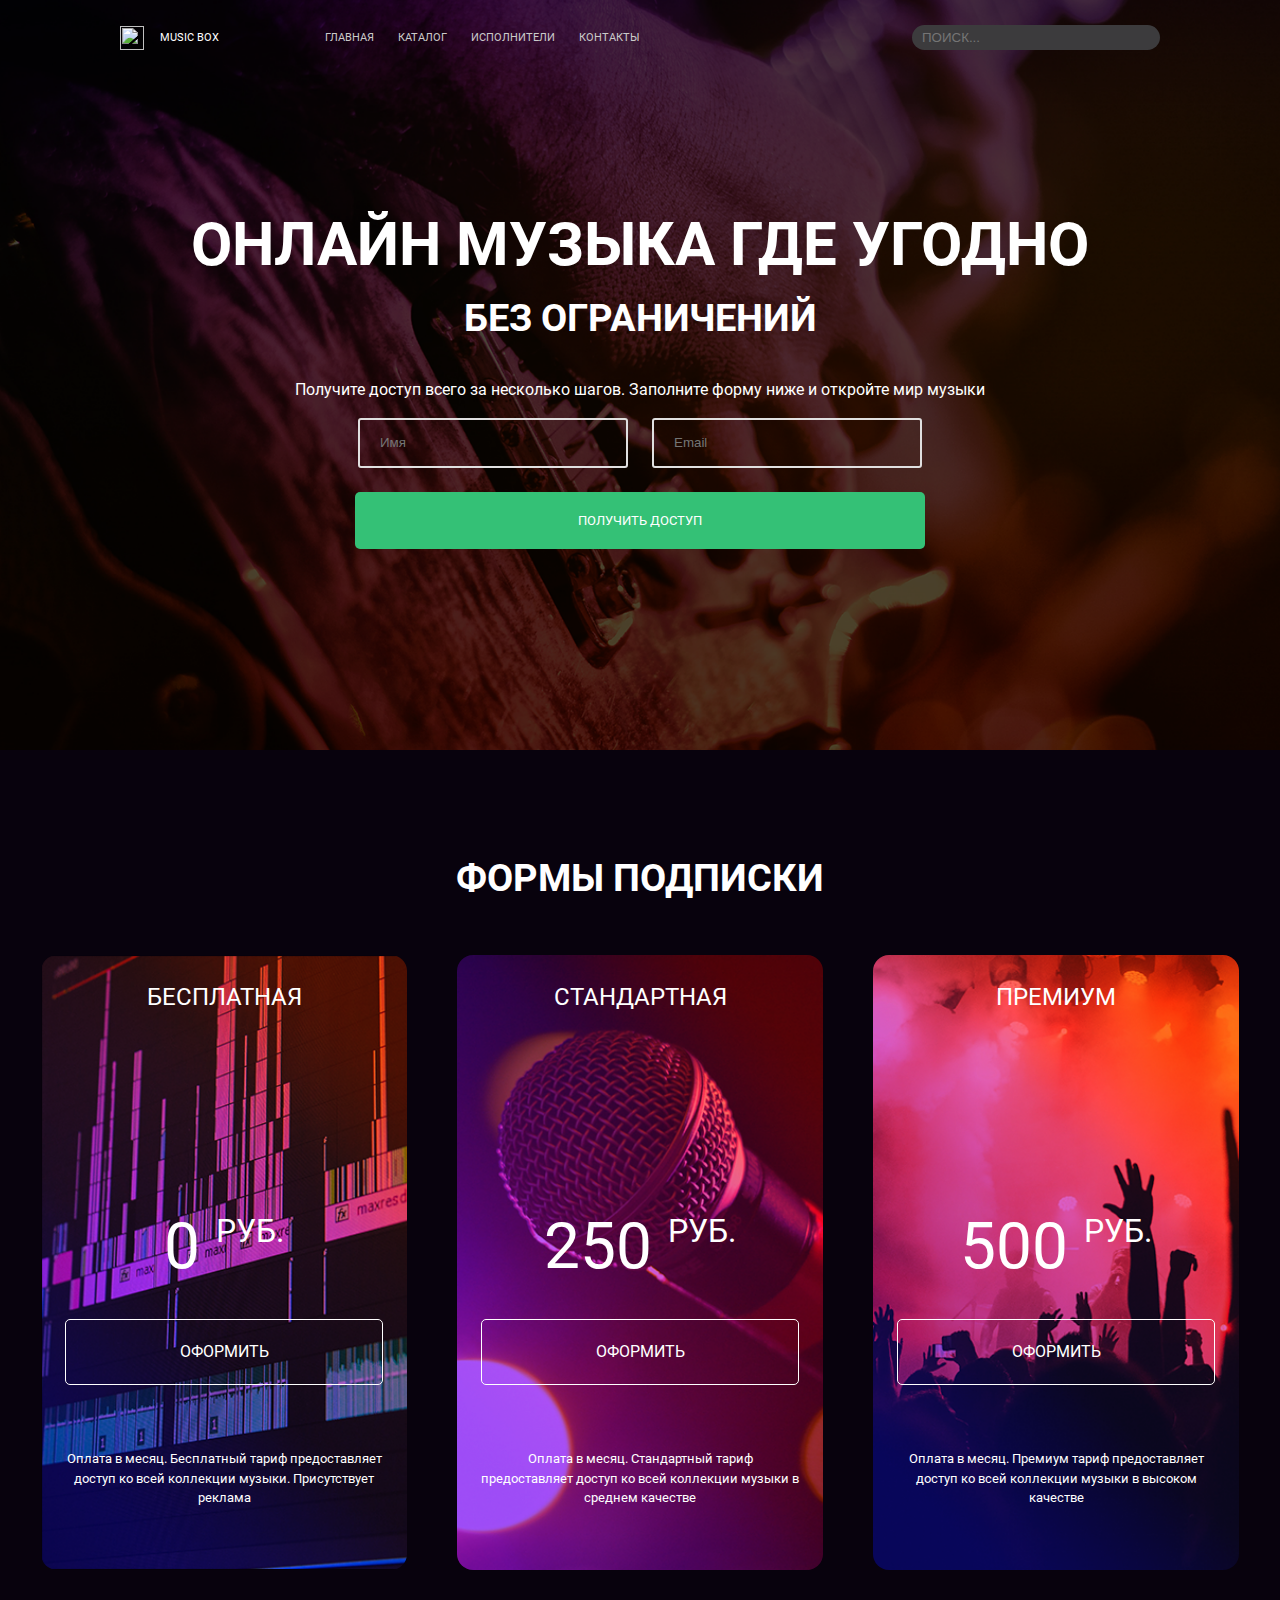
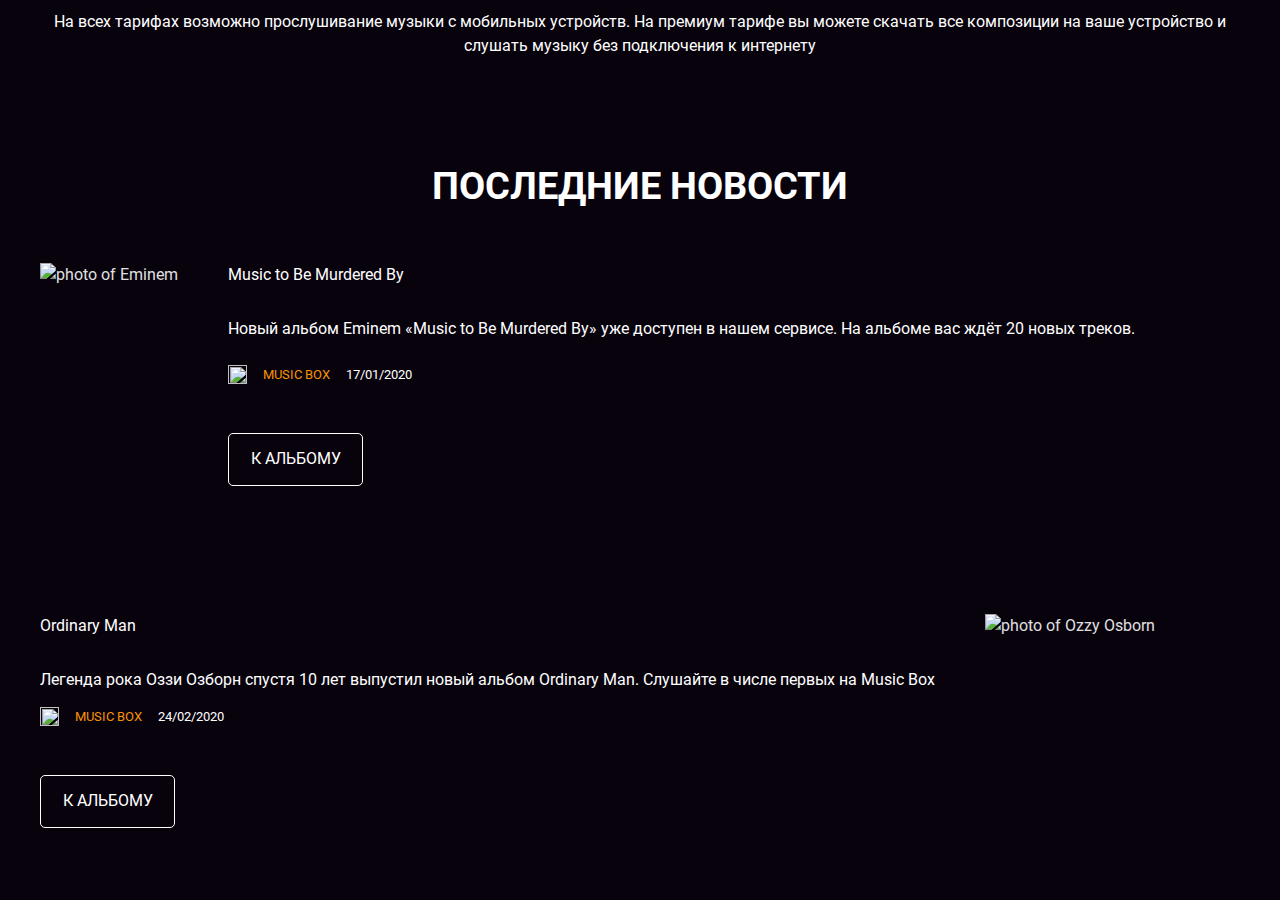
==== src/index.html @ ec66c6b7 "fix" ====
<!DOCTYPE html>
<html lang="en">
<head>
    <meta charset="UTF-8">
    <meta http-equiv="X-UA-Compatible" content="IE=edge">
    <meta name="viewport" content="width=device-width, initial-scale=1.0">
    <title>Портал «Music box» Ekaterina B</title>
    <link rel="stylesheet" href="css/app.css">
</head>
<body>
    <div class="banner" id="page-description">
        <header class="header">
            <div class="header-container">
              <div class="logo">
              <img class="img-logo" src="/images/logo.svg">
              <p class="text-logo white">music box</p>
              </div>
              <nav class="header-menu">
                  <a>главная</a>
                  <a>каталог</a>
                  <a>исполнители</a> 
                  <a>контакты</a>
              </nav>
            </div>
            <input class="header-search" placeholder="ПОИСК...">
        </header>
        <div class="banner-section">
            <div class="banner-text">
              <h1 class="p-center">онлайн музыка где угодно</h1>
              <h2>без ограничений</h2>
            </div>
            <form class="form">
                <p class="p-center">Получите доступ всего за несколько шагов. <span class="nowrap">Заполните форму ниже и откройте мир музыки</span></p>
                <div class="input-wrapper">
                  <label class="sr-only" for="name">Имя</label>
                  <input class="input" id="name" type="text" placeholder="Имя">

                  <label class="sr-only" for="email">Email</label>
                  <input class="input" id="email" type="text" placeholder="Email">
                </div>
                <button type="submit" class="btn-green"><p class="text-small uppercase">Получить доступ</p></button>
            </form>
        </div>   
    </div>

    <div class="pricing">
        <div class="pricing-wrapper" id="page-pricing">
          <h2 class="p-center mr-bot48">
              формы подписки
          </h2>
          <div class="pricing-items-wrapper">
            <div class="pricing-item img-1">
                <h3 class="pricing-header">бесплатная</h3>
                <div class="price">
                    <p class="text-size7 line-height1">0</p><p class="text-size3 line-height1">РУБ.</p>
                </div>
                <a class="btn btn-big link text-size1 uppercase mr-top40" href="#">Оформить</a>
                <p class="price-text text-small p-center mr-top64 mr-bot64">Оплата в месяц. Бесплатный тариф предоставляет доступ ко всей коллекции музыки. Присутствует реклама</p>
            </div>
            <div class="pricing-item img-2">
                <h3 class="pricing-header">cтандартная</h3>
                <div class="price">
                    <p class="text-size7 line-height1">250</p><p class="text-size3 line-height1">РУБ.</p>
                </div>
                <a class="btn btn-big link text-size1 uppercase mr-top40" href="#">Оформить</a>
                <p class="price-text text-small p-center mr-top64 mr-bot64">Оплата в месяц. Стандартный тариф предоставляет доступ ко всей коллекции музыки в среднем качестве</p>
            </div>
            <div class="pricing-item img-3">
                <h3 class="pricing-header">премиум</h3>
                <div class="price">
                    <p class="text-size7 line-height1">500</p><p class="text-size3 line-height1">РУБ.</p>
                </div>
                <a class="btn btn-big link text-size1 uppercase mr-top40" href="#">Оформить</a>
                <p class="price-text text-small p-center mr-top64 mr-bot64">Оплата в месяц. Премиум тариф предоставляет доступ ко всей коллекции музыки в высоком качестве</p>
            </div>
        </div>
        <p class="text-size1 p-center w-1200 mr-top40">На всех тарифах возможно прослушивание музыки с мобильных устройств. На премиум тарифе вы можете скачать все композиции на ваше устройство и слушать музыку без подключения к интернету</p>
        </div>
    </div>

    <div class="news">
        <div class="news-wrapper" id="page-news">
            <h2 class="p-center mr-bot48">последние новости</h2>
            <div class="news-item mr-bot65">
                <img class="img-news" src="../images/Music to Be Murdered By.png" alt="photo of Eminem">
                <div class="news-body">
                  <p class="news-header mr-bot30 mr-bot16-mob">Music to Be Murdered By</p>
                  <p class="mr-bot24">Новый альбом Eminem «Music to Be Murdered By» уже доступен в нашем сервисе. На альбоме вас ждёт 20 новых треков.</p>
                  <div class="news-author mr-bot48">
                    <img   class="icon-author-news" src="../images/avatar.png">
                    <p class="text-small uppercase orange">Music box</p>
                    <p class="text-small">17/01/2020</p>
                  </div>
                  <a class="btn btn-small btn-news-mob link text-size1 uppercase" href="#">К альбому</a>
                </div>
              </div>
              <div class="news-item reverse">
                <div class="news-body">
                  <p class="news-header mr-bot30 mr-bot16-mob ">Ordinary Man</p>
                  <p class="mr-bot15">Легенда рока Оззи Озборн спустя 10 лет выпустил новый альбом Ordinary Man. Слушайте в числе первых на Music Box</p>
                  <div class="news-author mr-bot48">
                    <img   class="icon-author-news" src="../images/avatar.png">
                    <p class="text-small uppercase orange">Music box</p>
                    <p class="text-small">24/02/2020</p>
                  </div>
                  <a class="btn btn-small btn-news-mob link text-size1 uppercase" href="#">К альбому</a>
                </div>
                <img class="img-news" src="../images/Ordinary Man.png" alt="photo of Ozzy Osborn">
              </div>
        </div>

    </div>
</body>
</html>
---- src/css/app.css ----
@font-face {
  font-weight: 400;
  font-family: Roboto;
  src: url("../fonts/Roboto/Roboto-Regular.ttf");
}
@font-face {
  font-weight: 700;
  font-family: Roboto;
  src: url("../fonts/Roboto/Roboto-Bold.ttf");
}
body {
  font-family: Roboto;
  line-height: 1.5;
  margin: 0;
  color: #e0e0e0;
  background-color: #08020d;
}

p {
  font-family: Roboto;
  font-weight: 400;
  font-size: 16px;
  margin: 0;
  color: #fff;
}

h1 {
  font-family: Roboto;
  font-size: 60px;
  font-weight: 700;
  margin: 0;
  text-transform: uppercase;
  color: #fff;
}

h2 {
  font-family: Roboto;
  font-size: 38px;
  font-weight: 700;
  margin: 0;
  text-transform: uppercase;
  color: #fff;
}

h3 {
  font-family: Roboto;
  font-size: 24px;
  font-weight: 400;
  margin: 0;
  text-transform: uppercase;
  color: #fff;
}

.sr-only {
  position: absolute;
  width: 1px;
  height: 1px;
  padding: 0;
  overflow: hidden;
  white-space: nowrap;
  border: 0;
}

.btn {
  display: -webkit-box;
  display: -ms-flexbox;
  display: flex;
  -webkit-box-align: center;
      -ms-flex-align: center;
          align-items: center;
  -webkit-box-pack: center;
      -ms-flex-pack: center;
          justify-content: center;
  -webkit-box-sizing: border-box;
          box-sizing: border-box;
  border: 1px solid #fff;
  border-radius: 5px;
}

.btn-big {
  width: 318px;
  height: 66px;
}

.btn-small {
  width: 135px;
  height: 53px;
}

.link {
  color: #fff;
  text-decoration: none;
}

@media (max-width: 414px) {
  .body {
    width: 414px;
  }
  h1 {
    font-size: 30px;
    font-weight: 700;
    text-transform: uppercase;
  }
  h2 {
    font-size: 18px;
    font-weight: 700;
    text-transform: uppercase;
  }
  h3 {
    font-weight: 700;
    font-size: 16px;
    text-transform: uppercase;
  }
}
.p-center {
  text-align: center;
}

.text-size7 {
  font-size: 64px;
}

.text-size6 {
  font-size: 56px;
}

.text-size5 {
  font-size: 48px;
}

.text-size4 {
  font-size: 40px;
}

.text-size3 {
  font-size: 32px;
}

.text-size2 {
  font-size: 24px;
}

.text-size1 {
  font-size: 16px;
}

.text-small {
  font-size: 13px;
}

.line-height1 {
  line-height: 1em;
}

.bold {
  font-weight: bold;
}

.uppercase {
  text-transform: uppercase;
}

.capitalize {
  text-transform: capitalize;
}

.white {
  color: #fff;
}

.nowrap {
  white-space: nowrap;
}

.mr-top40 {
  margin-top: 40px;
}

.mr-bot65 {
  margin-bottom: 65px;
}

.mr-bot64 {
  margin-bottom: 64px;
}

.mr-bot48 {
  margin-bottom: 48px;
}

.mr-bot30 {
  margin-bottom: 30px;
}

.mr-bot24 {
  margin-bottom: 24px;
}

.mr-bot15 {
  margin-bottom: 15px;
}

.mr-top64 {
  margin-top: 64px;
}

.w-1200 {
  width: 1200px;
}

.orange {
  color: #f89202;
}

.header {
  display: -webkit-box;
  display: -ms-flexbox;
  display: flex;
  -webkit-box-align: center;
      -ms-flex-align: center;
          align-items: center;
  -webkit-box-pack: justify;
      -ms-flex-pack: justify;
          justify-content: space-between;
  height: 25px;
  padding: 25px 120px;
  font-size: 11px;
}

.header-container {
  display: -webkit-box;
  display: -ms-flexbox;
  display: flex;
  -webkit-box-align: center;
      -ms-flex-align: center;
          align-items: center;
  gap: 16px;
  font-size: 11px;
  line-height: 13px;
  text-transform: uppercase;
}

.logo {
  display: -webkit-box;
  display: -ms-flexbox;
  display: flex;
  -webkit-box-align: center;
      -ms-flex-align: center;
          align-items: center;
  gap: 16px;
  color: #fff;
}

.img-logo {
  height: 24px;
  width: 24px;
  border: none;
}

.text-logo {
  font-size: 11px;
  text-transform: uppercase;
}

.header-menu {
  display: -webkit-box;
  display: -ms-flexbox;
  display: flex;
  gap: 24px;
  padding-left: 90px;
}

.header-search {
  width: 248px;
  height: 25px;
  padding: 5px 10px;
  background-color: #3c3b3d;
  color: #757575;
  border-radius: 50px;
  -webkit-box-sizing: border-box;
          box-sizing: border-box;
  border: none;
}

nav a {
  text-decoration: none;
  color: #cacaca;
}

nav a:hover {
  color: #fff;
}

@media (max-width: 414px) {
  .header {
    width: -webkit-fit-content;
    width: -moz-fit-content;
    width: fit-content;
    height: -webkit-fit-content;
    height: -moz-fit-content;
    height: fit-content;
    padding: 25px 20px 0;
    -webkit-box-orient: vertical;
    -webkit-box-direction: normal;
        -ms-flex-direction: column;
            flex-direction: column;
    -webkit-box-align: start;
        -ms-flex-align: start;
            align-items: flex-start;
    gap: 18px;
  }
  .header-container {
    -webkit-box-orient: vertical;
    -webkit-box-direction: normal;
        -ms-flex-direction: column;
            flex-direction: column;
    -webkit-box-align: start;
        -ms-flex-align: start;
            align-items: flex-start;
    gap: 17px;
  }
  .header-menu {
    -webkit-box-orient: vertical;
    -webkit-box-direction: normal;
        -ms-flex-direction: column;
            flex-direction: column;
    gap: 3px;
    padding-left: 0;
  }
  .header-search {
    width: 374px;
  }
}
.banner {
  width: 100%;
  height: 750px;
  background-image: url("../images/banner.png");
  background-position: center;
  background-size: cover;
}

.banner-section {
  padding: 125px 120px 200px;
}

.banner-text {
  display: -webkit-box;
  display: -ms-flexbox;
  display: flex;
  -webkit-box-orient: vertical;
  -webkit-box-direction: normal;
      -ms-flex-direction: column;
          flex-direction: column;
  -webkit-box-align: center;
      -ms-flex-align: center;
          align-items: center;
}

.form {
  display: -webkit-box;
  display: -ms-flexbox;
  display: flex;
  -webkit-box-orient: vertical;
  -webkit-box-direction: normal;
      -ms-flex-direction: column;
          flex-direction: column;
  -webkit-box-align: center;
      -ms-flex-align: center;
          align-items: center;
  margin-top: 31px;
}

.input {
  min-width: 270px;
  height: 50px;
  -webkit-box-sizing: border-box;
          box-sizing: border-box;
  padding: 16px 20px 18px;
  margin-bottom: 24px;
  border: 2px solid #e0e0e0;
  border-radius: 3px;
  background: transparent;
}

.input-wrapper {
  display: -webkit-box;
  display: -ms-flexbox;
  display: flex;
  -webkit-box-pack: center;
      -ms-flex-pack: center;
          justify-content: center;
  gap: 24px;
  padding-top: 16px;
}

.btn-green {
  width: 570px;
  height: 57px;
  border: none;
  border-radius: 5px;
  background-color: #34c176;
}

@media (max-width: 414px) {
  .banner {
    height: 100%;
  }
  .banner-section {
    padding: 78px 20px 201px;
  }
  .form {
    display: -webkit-box;
    display: -ms-flexbox;
    display: flex;
    margin-top: 16px;
  }
  .input-wrapper {
    -webkit-box-orient: vertical;
    -webkit-box-direction: normal;
        -ms-flex-direction: column;
            flex-direction: column;
    gap: 0;
  }
  .input {
    width: 374px;
  }
  .btn-green {
    width: 374px;
  }
}
.pricing {
  display: -webkit-box;
  display: -ms-flexbox;
  display: flex;
  -webkit-box-orient: vertical;
  -webkit-box-direction: normal;
      -ms-flex-direction: column;
          flex-direction: column;
  -webkit-box-align: center;
      -ms-flex-align: center;
          align-items: center;
  -webkit-box-sizing: border-box;
          box-sizing: border-box;
  width: 100%;
}

.pricing-wrapper {
  max-width: 1240px;
  display: -webkit-box;
  display: -ms-flexbox;
  display: flex;
  -webkit-box-orient: vertical;
  -webkit-box-direction: normal;
      -ms-flex-direction: column;
          flex-direction: column;
  -webkit-box-align: center;
      -ms-flex-align: center;
          align-items: center;
  -webkit-box-sizing: border-box;
          box-sizing: border-box;
  padding-top: 100px;
  padding-right: 20px;
  padding-left: 20px;
}

.pricing-items-wrapper {
  max-width: 1200px;
  display: -webkit-box;
  display: -ms-flexbox;
  display: flex;
  gap: 50px;
}

.pricing-item {
  width: 366px;
  display: -webkit-box;
  display: -ms-flexbox;
  display: flex;
  -webkit-box-orient: vertical;
  -webkit-box-direction: normal;
      -ms-flex-direction: column;
          flex-direction: column;
  -webkit-box-align: center;
      -ms-flex-align: center;
          align-items: center;
  -webkit-box-sizing: border-box;
          box-sizing: border-box;
  border-radius: 1rem;
}

.pricing-header {
  margin-top: 24px;
}

.price {
  display: -webkit-box;
  display: -ms-flexbox;
  display: flex;
  -webkit-box-align: start;
      -ms-flex-align: start;
          align-items: flex-start;
  margin-top: 200px;
  gap: 16px;
}

.price-text {
  height: 57px;
  width: 318px;
}

.img-1 {
  background-image: url("../images/subscribe_1.png");
  background-repeat: no-repeat;
  background-size: cover;
}

.img-2 {
  background-image: url("../images/subscribe_2.png");
  background-repeat: no-repeat;
  background-size: cover;
}

.img-3 {
  background-image: url("../images/subscribe_3.png");
  background-repeat: no-repeat;
  background-size: cover;
}

@media (max-width: 414px) {
  .pricing {
    width: 414px;
    height: 2220px;
  }
  .pricing-items-wrapper {
    -webkit-box-orient: vertical;
    -webkit-box-direction: normal;
        -ms-flex-direction: column;
            flex-direction: column;
  }
  .pricing-wrapper {
    width: 414px;
  }
  .w-1200 {
    width: 374px;
  }
  .pricing-item {
    width: 374px;
    padding: 0;
  }
  .pricing-header {
    margin-top: 16px;
  }
  .btn {
    width: 326px;
  }
  .price-text {
    width: 324px;
  }
}
.news {
  width: 100%;
  display: -webkit-box;
  display: -ms-flexbox;
  display: flex;
  -webkit-box-orient: vertical;
  -webkit-box-direction: normal;
      -ms-flex-direction: column;
          flex-direction: column;
  -webkit-box-align: center;
      -ms-flex-align: center;
          align-items: center;
}

.news-wrapper {
  display: -webkit-box;
  display: -ms-flexbox;
  display: flex;
  -webkit-box-orient: vertical;
  -webkit-box-direction: normal;
      -ms-flex-direction: column;
          flex-direction: column;
  width: 1200px;
  padding: 100px 20px 0;
}

.news-item {
  width: 1200px;
  height: 286px;
  display: -webkit-box;
  display: -ms-flexbox;
  display: flex;
  gap: 50px;
}

.news-body {
  display: -webkit-box;
  display: -ms-flexbox;
  display: flex;
  -webkit-box-orient: vertical;
  -webkit-box-direction: normal;
      -ms-flex-direction: column;
          flex-direction: column;
}

.news-author {
  display: -webkit-box;
  display: -ms-flexbox;
  display: flex;
  gap: 16px;
}

.img-news {
  max-width: 575px;
}

.icon-author-news {
  width: 19px;
  height: 19px;
}

@media (max-width: 414px) {
  .news-wrapper {
    width: 100%;
    -webkit-box-sizing: border-box;
            box-sizing: border-box;
    padding-right: 20px;
    padding-left: 20px;
  }
  .news-item {
    -ms-flex-wrap: wrap;
        flex-wrap: wrap;
    width: 100%;
    height: 100%;
  }
  .reverse {
    -webkit-box-orient: vertical;
    -webkit-box-direction: reverse;
        -ms-flex-direction: column-reverse;
            flex-direction: column-reverse;
  }
  .img-news {
    width: 374px;
    height: 186px;
  }
  .mr-bot16-mob {
    margin-bottom: 16px;
  }
  .btn-news-mob {
    width: 135px;
  }
}
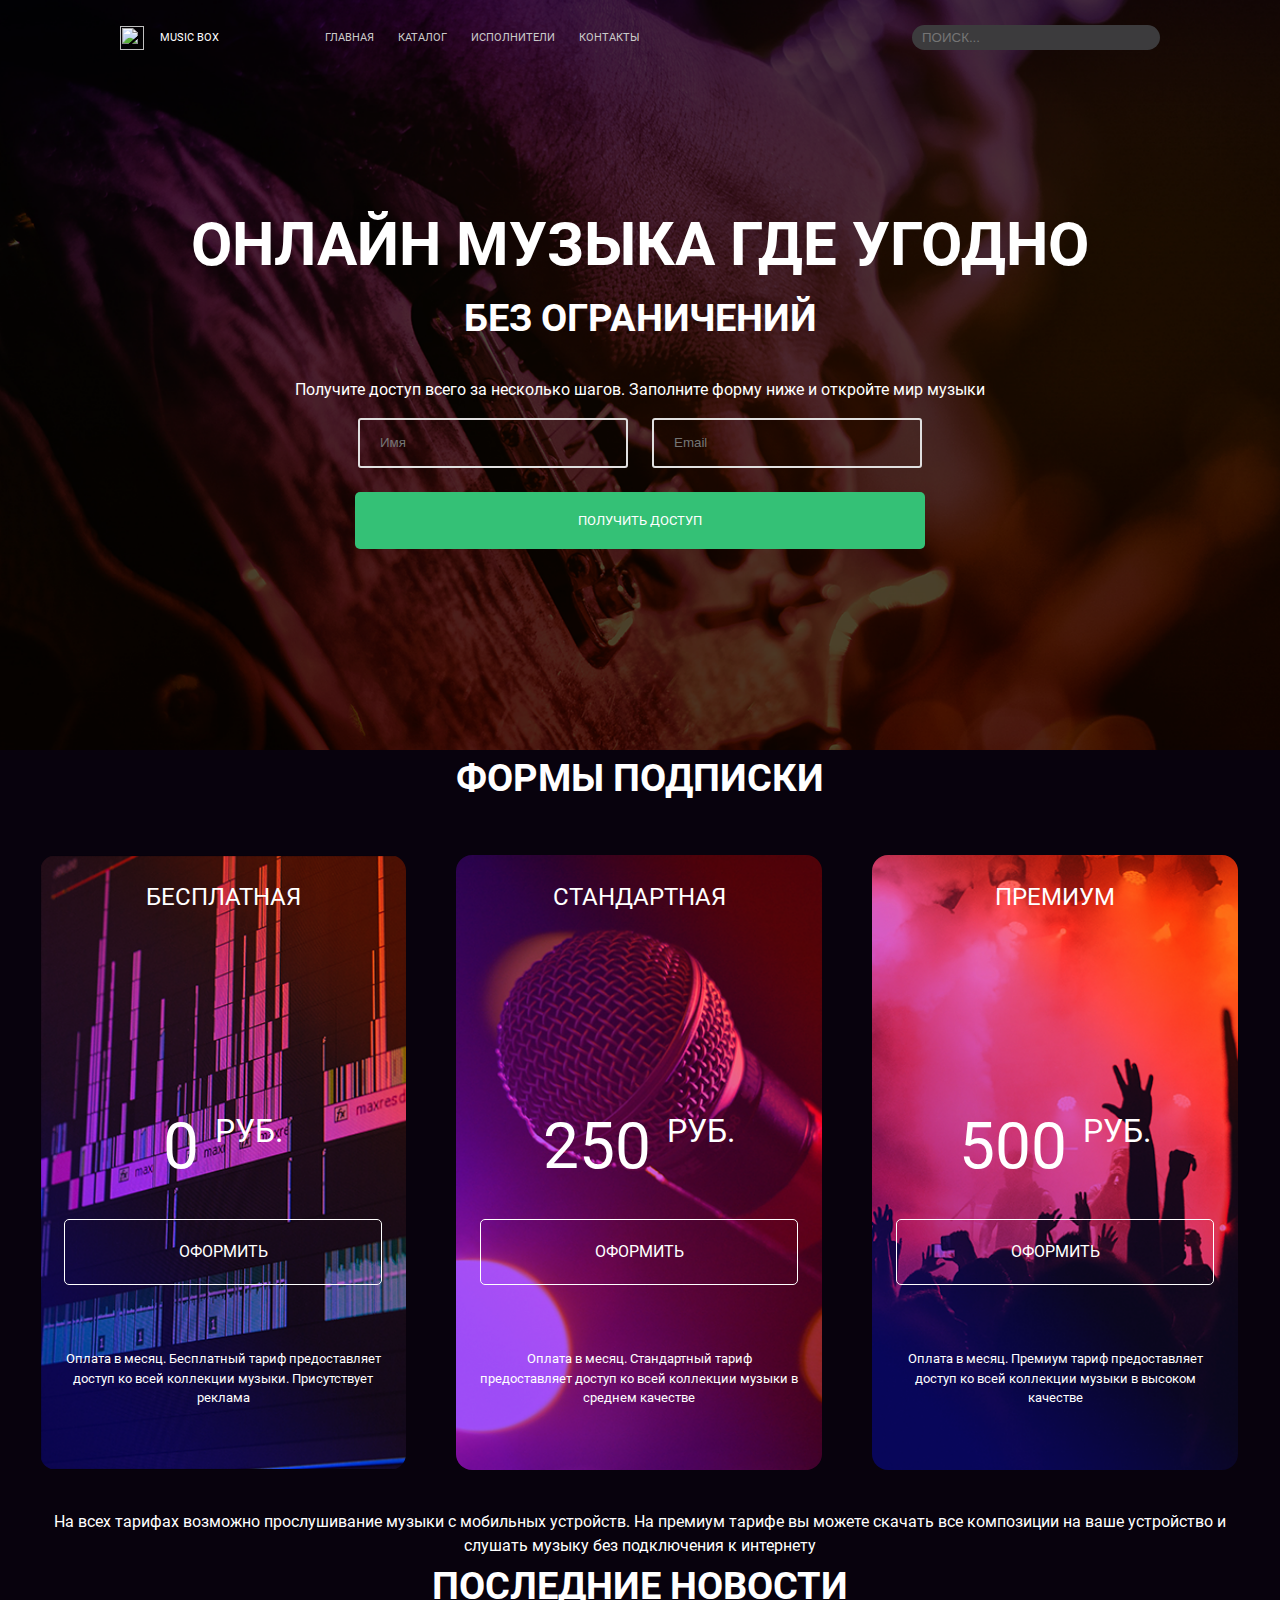
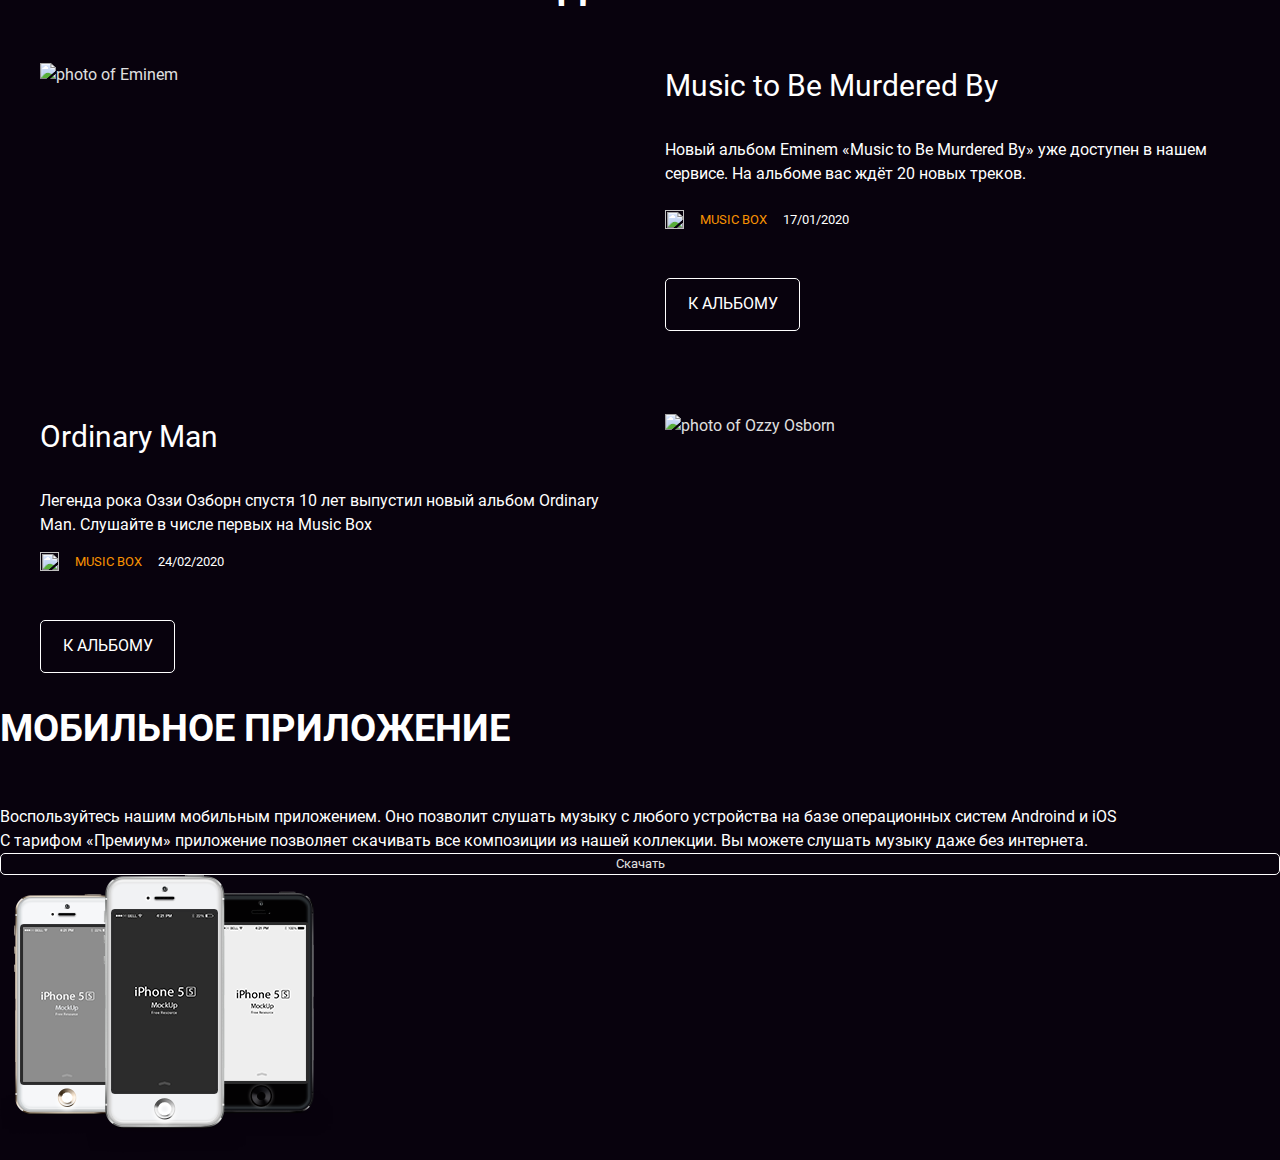
==== commit feb61a2e: "add app page desktop" ====
--- a/src/index.html
+++ b/src/index.html
@@ -44,7 +44,7 @@
     </div>
 
     <div class="pricing">
-        <div class="pricing-wrapper" id="page-pricing">
+        <div class="wrapper" id="page-pricing">
           <h2 class="p-center mr-bot48">
               формы подписки
           </h2>
@@ -79,7 +79,7 @@
     </div>
 
     <div class="news">
-        <div class="news-wrapper" id="page-news">
+        <div class="wrapper" id="page-news">
             <h2 class="p-center mr-bot48">последние новости</h2>
             <div class="news-item mr-bot65">
                 <img class="img-news" src="../images/Music to Be Murdered By.png" alt="photo of Eminem">
@@ -108,6 +108,22 @@
                 <img class="img-news" src="../images/Ordinary Man.png" alt="photo of Ozzy Osborn">
               </div>
         </div>
+    </div>
+
+    <div class="app">
+        <div class="wrapper" id="page-app">
+            <h2 class="mr-bot48">Мобильное приложение</h2>
+            <div class="app-content mr-bot100">
+                <div class="app-body mr-top16">
+                    <p class="dark-grey">Воспользуйтесь нашим мобильным приложением. Оно позволит слушать музыку с любого устройства на базе операционных систем Androind и iOS</p>
+
+                    <p class="mr-top16 dark-grey">С тарифом «Премиум» приложение позволяет скачивать все композиции из нашей коллекции. Вы можете слушать музыку даже без интернета.</p>
+                    <a class="btn btn-app text-small mr-top16">Скачать</a>
+                </div>
+                <img class="img-app" src="../src/images/iphone.png" alt="iphones">
+            </div>
+
+        </div>
 
     </div>
 </body>
--- a/src/css/app.css
+++ b/src/css/app.css
@@ -575,11 +575,13 @@
   display: -webkit-box;
   display: -ms-flexbox;
   display: flex;
-  -webkit-box-orient: vertical;
-  -webkit-box-direction: normal;
-      -ms-flex-direction: column;
-          flex-direction: column;
-  width: 1200px;
+  -webkit-box-sizing: border-box;
+          box-sizing: border-box;
+  -webkit-box-orient: vertical;
+  -webkit-box-direction: normal;
+      -ms-flex-direction: column;
+          flex-direction: column;
+  width: 1240px;
   padding: 100px 20px 0;
 }
 
@@ -593,13 +595,18 @@
 }
 
 .news-body {
-  display: -webkit-box;
-  display: -ms-flexbox;
-  display: flex;
-  -webkit-box-orient: vertical;
-  -webkit-box-direction: normal;
-      -ms-flex-direction: column;
-          flex-direction: column;
+  width: 575px;
+  display: -webkit-box;
+  display: -ms-flexbox;
+  display: flex;
+  -webkit-box-orient: vertical;
+  -webkit-box-direction: normal;
+      -ms-flex-direction: column;
+          flex-direction: column;
+}
+
+.news-header {
+  font-size: 30px;
 }
 
 .news-author {
@@ -610,7 +617,7 @@
 }
 
 .img-news {
-  max-width: 575px;
+  width: 575px;
 }
 
 .icon-author-news {
@@ -632,6 +639,12 @@
     width: 100%;
     height: 100%;
   }
+  .news-body {
+    width: 374px;
+  }
+  .news-header {
+    font-size: 16px;
+  }
   .reverse {
     -webkit-box-orient: vertical;
     -webkit-box-direction: reverse;
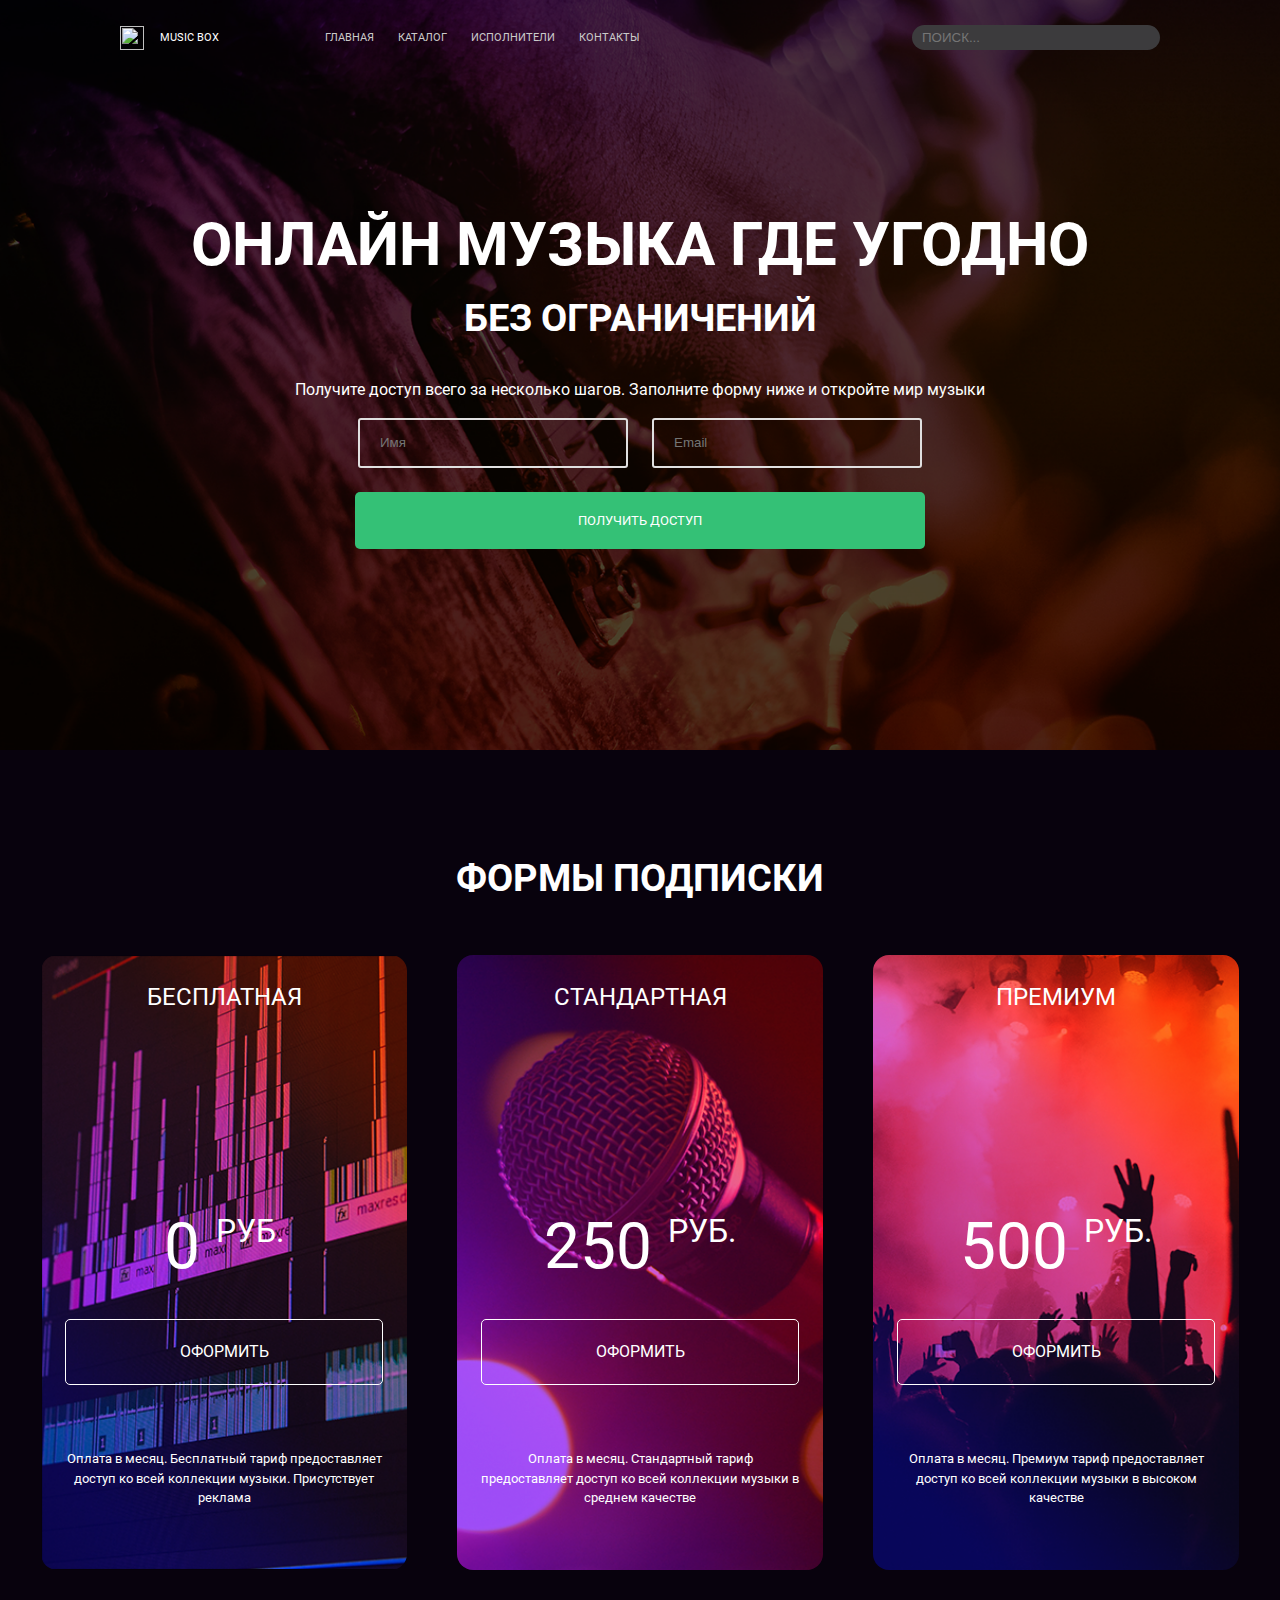
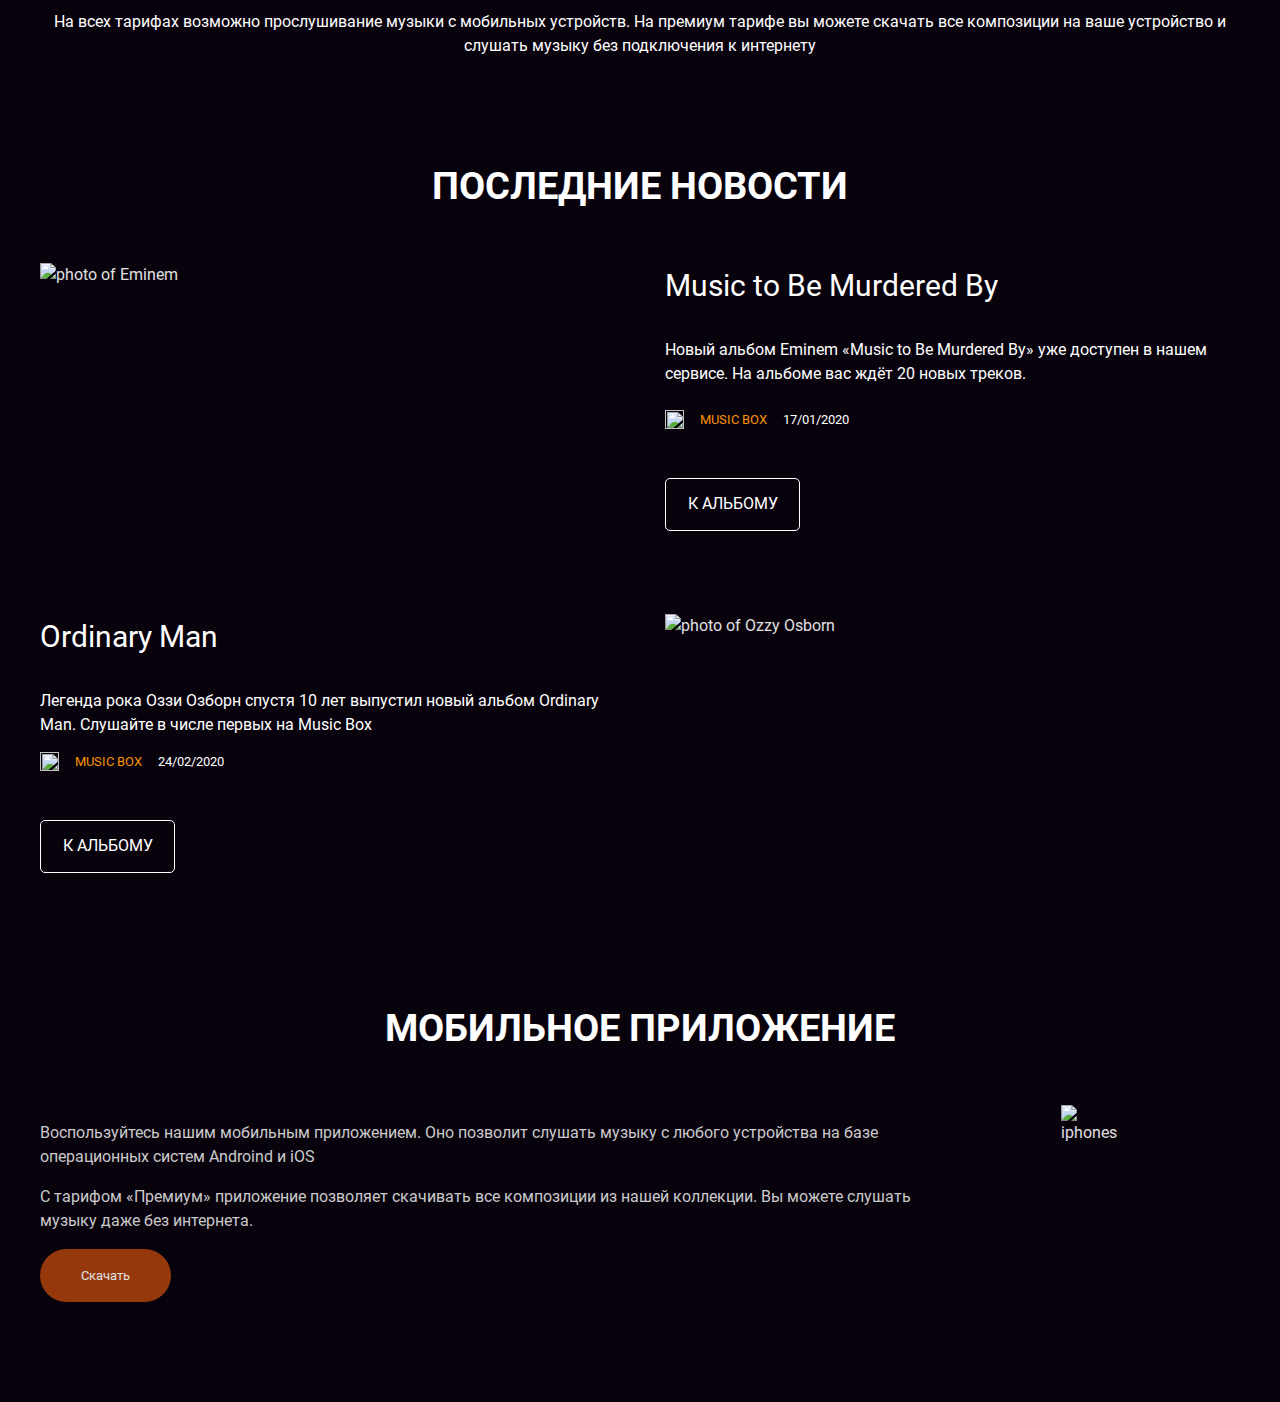
==== commit e7f545fb: "fix img" ====
--- a/src/index.html
+++ b/src/index.html
@@ -120,7 +120,7 @@
                     <p class="mr-top16 dark-grey">С тарифом «Премиум» приложение позволяет скачивать все композиции из нашей коллекции. Вы можете слушать музыку даже без интернета.</p>
                     <a class="btn btn-app text-small mr-top16">Скачать</a>
                 </div>
-                <img class="img-app" src="../src/images/iphone.png" alt="iphones">
+                <img class="img-app" src="../images/iphone.png" alt="iphones">
             </div>
 
         </div>
--- a/src/css/app.css
+++ b/src/css/app.css
@@ -49,6 +49,23 @@
   margin: 0;
   text-transform: uppercase;
   color: #fff;
+}
+
+.wrapper {
+  width: 1240px;
+  display: -webkit-box;
+  display: -ms-flexbox;
+  display: flex;
+  -webkit-box-sizing: border-box;
+          box-sizing: border-box;
+  -webkit-box-orient: vertical;
+  -webkit-box-direction: normal;
+      -ms-flex-direction: column;
+          flex-direction: column;
+  -webkit-box-align: center;
+      -ms-flex-align: center;
+          align-items: center;
+  padding: 100px 20px 0;
 }
 
 .sr-only {
@@ -93,6 +110,13 @@
 }
 
 @media (max-width: 414px) {
+  .wrapper {
+    width: 100%;
+    -webkit-box-sizing: border-box;
+            box-sizing: border-box;
+    padding-right: 20px;
+    padding-left: 20px;
+  }
   .body {
     width: 414px;
   }
@@ -168,12 +192,24 @@
   color: #fff;
 }
 
+.dark-grey {
+  color: #cacaca;
+}
+
 .nowrap {
   white-space: nowrap;
 }
 
 .mr-top40 {
   margin-top: 40px;
+}
+
+.mr-top16 {
+  margin-top: 16px;
+}
+
+.mr-bot100 {
+  margin-bottom: 100px;
 }
 
 .mr-bot65 {
@@ -444,25 +480,6 @@
   width: 100%;
 }
 
-.pricing-wrapper {
-  max-width: 1240px;
-  display: -webkit-box;
-  display: -ms-flexbox;
-  display: flex;
-  -webkit-box-orient: vertical;
-  -webkit-box-direction: normal;
-      -ms-flex-direction: column;
-          flex-direction: column;
-  -webkit-box-align: center;
-      -ms-flex-align: center;
-          align-items: center;
-  -webkit-box-sizing: border-box;
-          box-sizing: border-box;
-  padding-top: 100px;
-  padding-right: 20px;
-  padding-left: 20px;
-}
-
 .pricing-items-wrapper {
   max-width: 1200px;
   display: -webkit-box;
@@ -537,9 +554,6 @@
         -ms-flex-direction: column;
             flex-direction: column;
   }
-  .pricing-wrapper {
-    width: 414px;
-  }
   .w-1200 {
     width: 374px;
   }
@@ -559,6 +573,25 @@
 }
 .news {
   width: 100%;
+  display: -webkit-box;
+  display: -ms-flexbox;
+  display: flex;
+  -webkit-box-pack: center;
+      -ms-flex-pack: center;
+          justify-content: center;
+}
+
+.news-item {
+  width: 1200px;
+  height: 286px;
+  display: -webkit-box;
+  display: -ms-flexbox;
+  display: flex;
+  gap: 50px;
+}
+
+.news-body {
+  width: 575px;
   display: -webkit-box;
   display: -ms-flexbox;
   display: flex;
@@ -566,43 +599,6 @@
   -webkit-box-direction: normal;
       -ms-flex-direction: column;
           flex-direction: column;
-  -webkit-box-align: center;
-      -ms-flex-align: center;
-          align-items: center;
-}
-
-.news-wrapper {
-  display: -webkit-box;
-  display: -ms-flexbox;
-  display: flex;
-  -webkit-box-sizing: border-box;
-          box-sizing: border-box;
-  -webkit-box-orient: vertical;
-  -webkit-box-direction: normal;
-      -ms-flex-direction: column;
-          flex-direction: column;
-  width: 1240px;
-  padding: 100px 20px 0;
-}
-
-.news-item {
-  width: 1200px;
-  height: 286px;
-  display: -webkit-box;
-  display: -ms-flexbox;
-  display: flex;
-  gap: 50px;
-}
-
-.news-body {
-  width: 575px;
-  display: -webkit-box;
-  display: -ms-flexbox;
-  display: flex;
-  -webkit-box-orient: vertical;
-  -webkit-box-direction: normal;
-      -ms-flex-direction: column;
-          flex-direction: column;
 }
 
 .news-header {
@@ -626,13 +622,6 @@
 }
 
 @media (max-width: 414px) {
-  .news-wrapper {
-    width: 100%;
-    -webkit-box-sizing: border-box;
-            box-sizing: border-box;
-    padding-right: 20px;
-    padding-left: 20px;
-  }
   .news-item {
     -ms-flex-wrap: wrap;
         flex-wrap: wrap;
@@ -661,4 +650,35 @@
   .btn-news-mob {
     width: 135px;
   }
+}
+.app {
+  width: 100%;
+  display: -webkit-box;
+  display: -ms-flexbox;
+  display: flex;
+  -webkit-box-pack: center;
+      -ms-flex-pack: center;
+          justify-content: center;
+}
+
+.app-content {
+  display: -webkit-box;
+  display: -ms-flexbox;
+  display: flex;
+}
+
+.app-body {
+  margin-right: 144px;
+}
+
+.img-app {
+  margin-right: 123px;
+}
+
+.btn-app {
+  width: 131px;
+  height: 53px;
+  background-color: #95390c;
+  border: none;
+  border-radius: 32px;
 }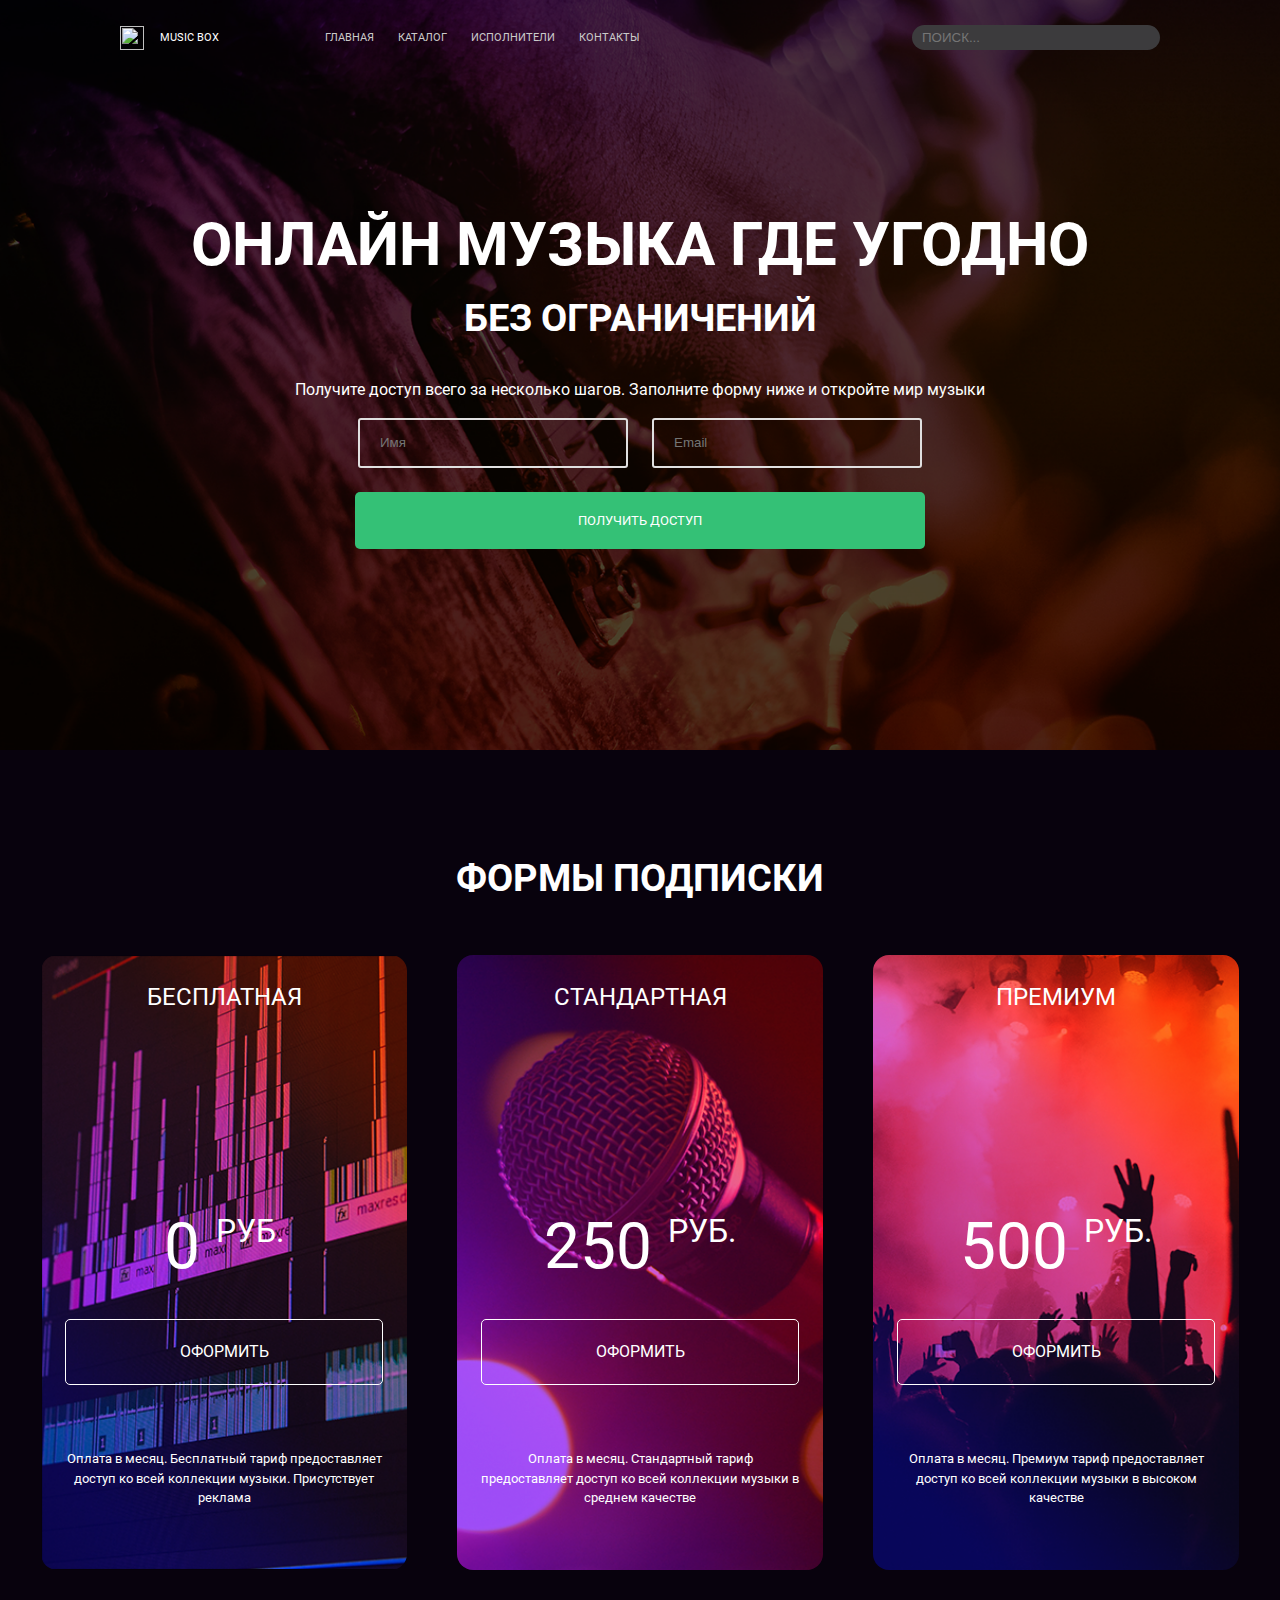
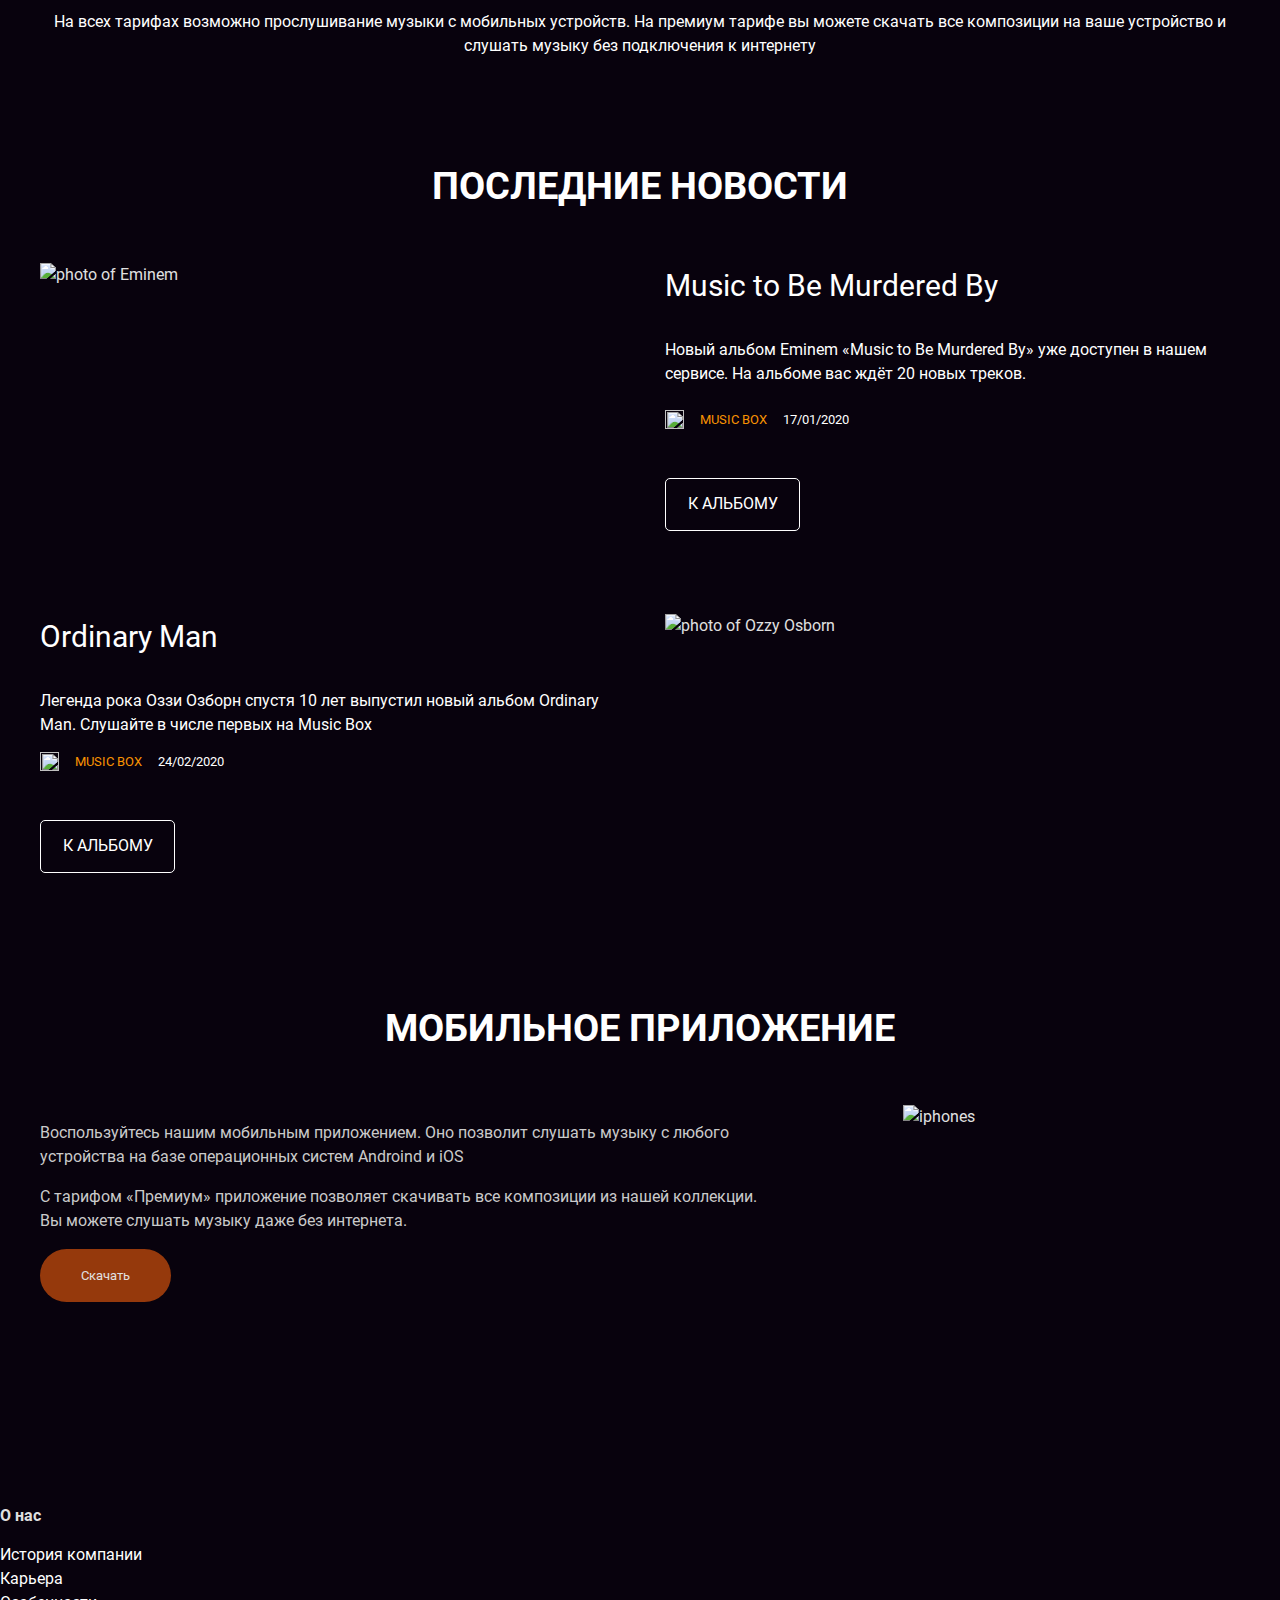
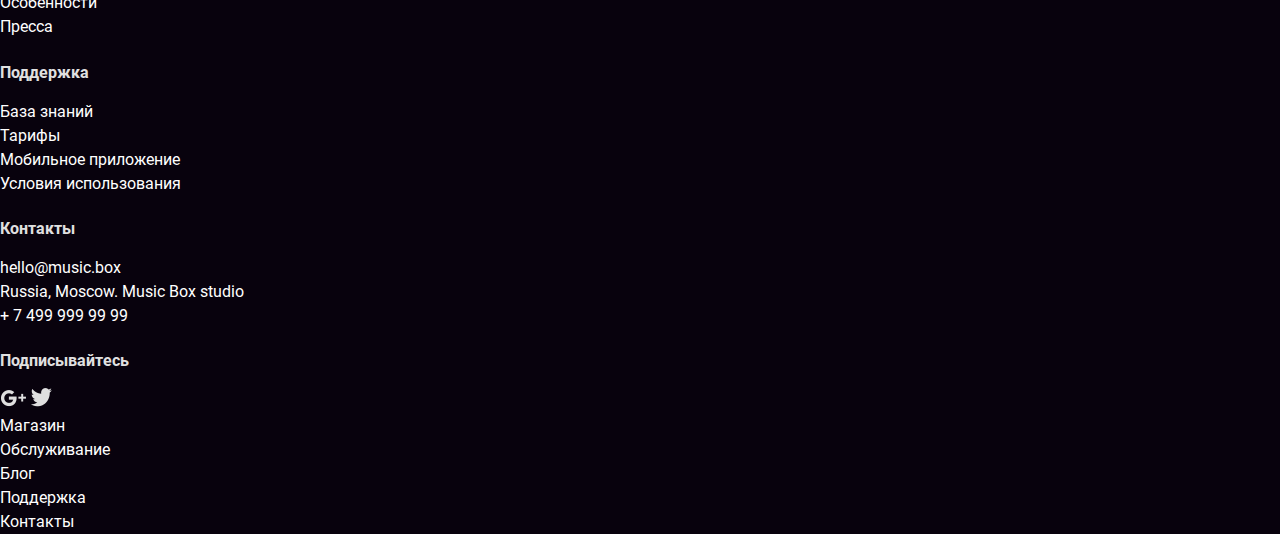
==== commit 169e1dbb: "add footer desktop" ====
--- a/src/index.html
+++ b/src/index.html
@@ -111,9 +111,9 @@
     </div>
 
     <div class="app">
-        <div class="wrapper" id="page-app">
+        <div class="wrapper mr-bot100" id="page-app">
             <h2 class="mr-bot48">Мобильное приложение</h2>
-            <div class="app-content mr-bot100">
+            <div class="app-content">
                 <div class="app-body mr-top16">
                     <p class="dark-grey">Воспользуйтесь нашим мобильным приложением. Оно позволит слушать музыку с любого устройства на базе операционных систем Androind и iOS</p>
 
@@ -122,6 +122,48 @@
                 </div>
                 <img class="img-app" src="../images/iphone.png" alt="iphones">
             </div>
+        </div>
+    </div>
+
+    <div class="footer bg-gradient">
+        <div class="footer-wrapper" id="footer">
+            <div class="contacts-wrapper">
+                <div class="menu-contacts">
+                    <h4 class="mr-bot15">О нас</h4>
+                    <p>История компании</p>
+                    <p>Карьера</p>
+                    <p>Особенности</p>
+                    <p>Пресса</p>
+                </div>
+                <div class="menu-contacts">
+                    <h4 class="mr-bot15">Поддержка</h4>
+                    <p>База знаний</p>
+                    <p>Тарифы</p>
+                    <p>Мобильное приложение</p>
+                    <p>Условия использования</p>
+                </div>
+                <div class="menu-contacts">
+                    <h4 class="mr-bot15">Контакты</h4>
+                    <p>hello@music.box</p>
+                    <p>Russia, Moscow. Music Box studio</p>
+                    <p>+ 7 499 999 99 99</p>
+                </div>
+                <div class="menu-contacts">
+                    <h4 class="mr-bot15">Подписывайтесь</h4>
+                    <div class="footer-icons-wrapper">
+                        <a href="#"><img src="../src/images/Google+.png" alt="google+ icon"></a>
+                        <a href="#"><img src="../src/images/Twitter.png" alt="Twitter icon"></a>
+                    </div>
+                </div>
+            </div>
+            <div class="footer-line"></div>
+            <div class="low-menu">
+                <p>Магазин</p>
+                <p>Обслуживание</p>
+                <p>Блог</p>
+                <p>Поддержка</p>
+                <p>Контакты</p>
+            </div>
 
         </div>
 
--- a/src/css/app.css
+++ b/src/css/app.css
@@ -672,6 +672,8 @@
 }
 
 .img-app {
+  width: 333px;
+  height: 278px;
   margin-right: 123px;
 }
 
@@ -681,4 +683,25 @@
   background-color: #95390c;
   border: none;
   border-radius: 32px;
+}
+
+@media (max-width: 414px) {
+  .app-content {
+    display: -webkit-box;
+    display: -ms-flexbox;
+    display: flex;
+    -webkit-box-orient: vertical;
+    -webkit-box-direction: reverse;
+        -ms-flex-direction: column-reverse;
+            flex-direction: column-reverse;
+    -webkit-box-align: center;
+        -ms-flex-align: center;
+            align-items: center;
+  }
+  .app-body {
+    margin-right: 0;
+  }
+  .img-app {
+    margin: 0;
+  }
 }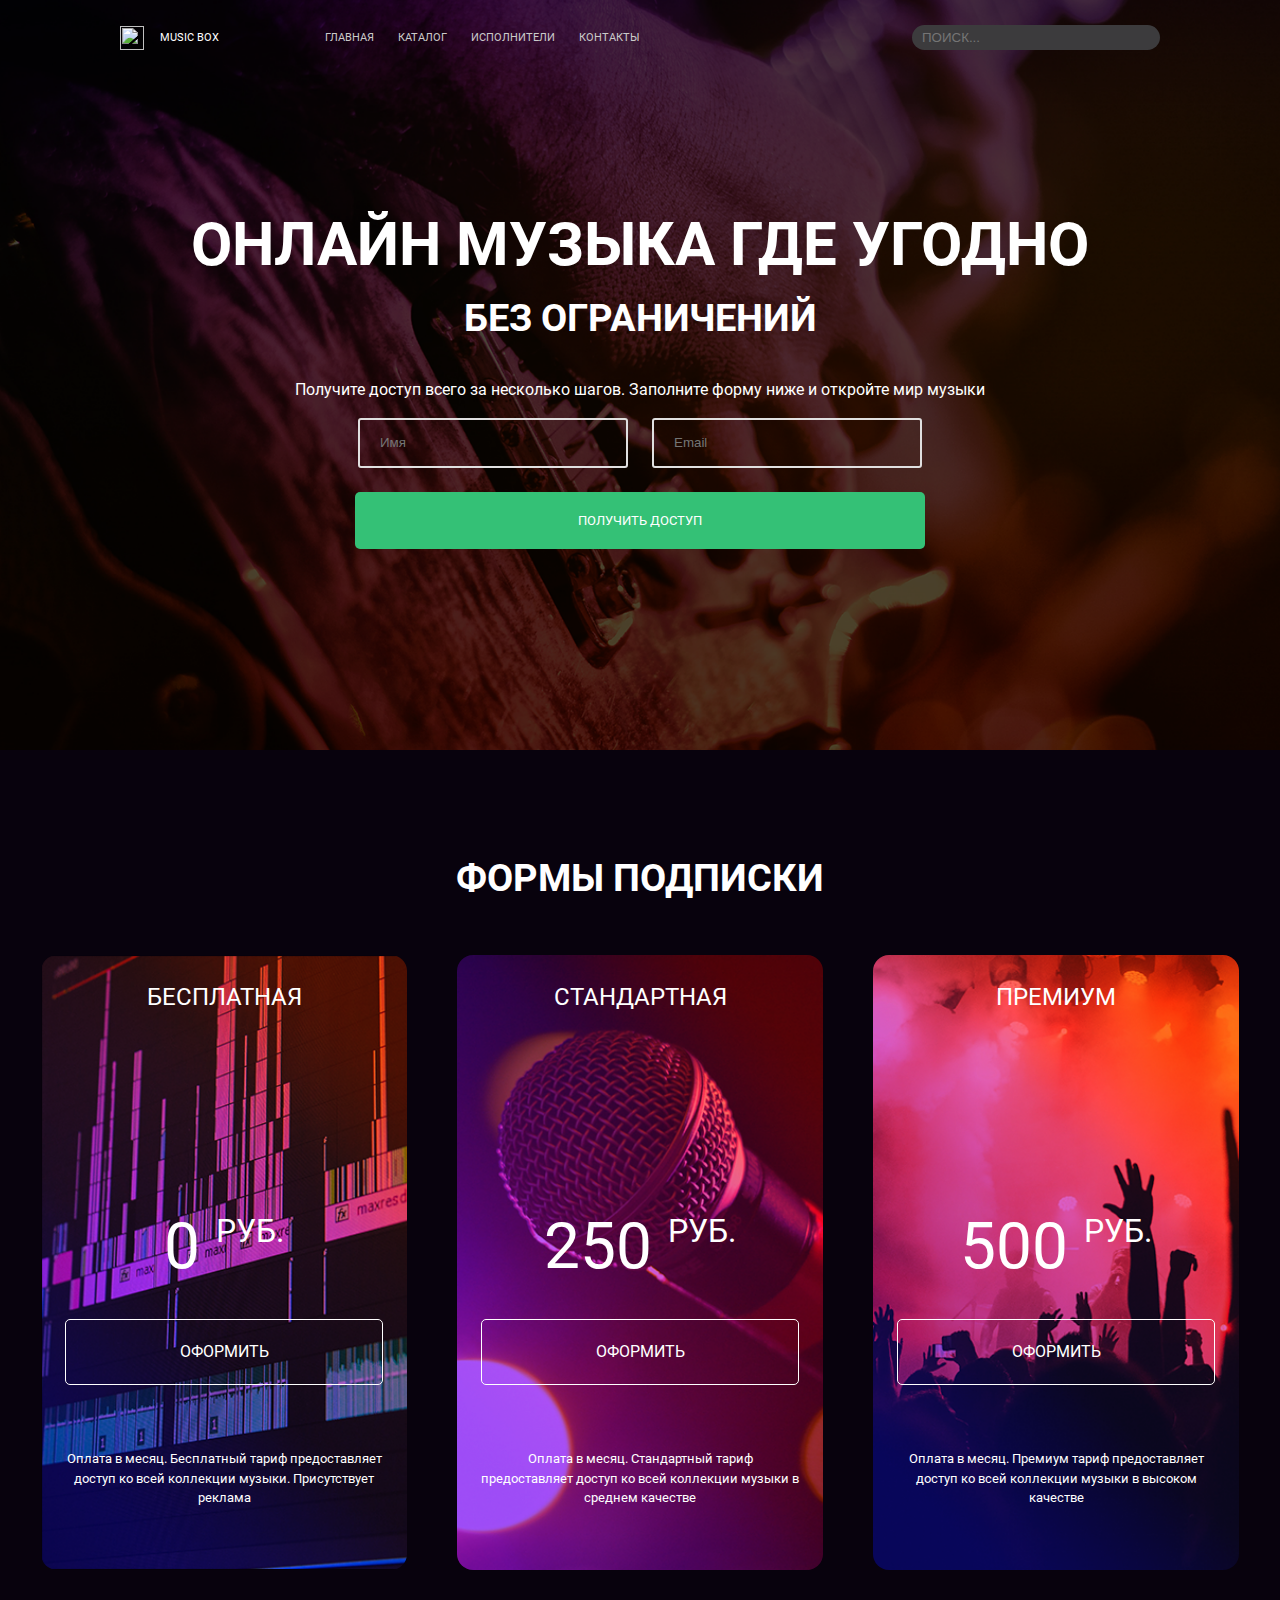
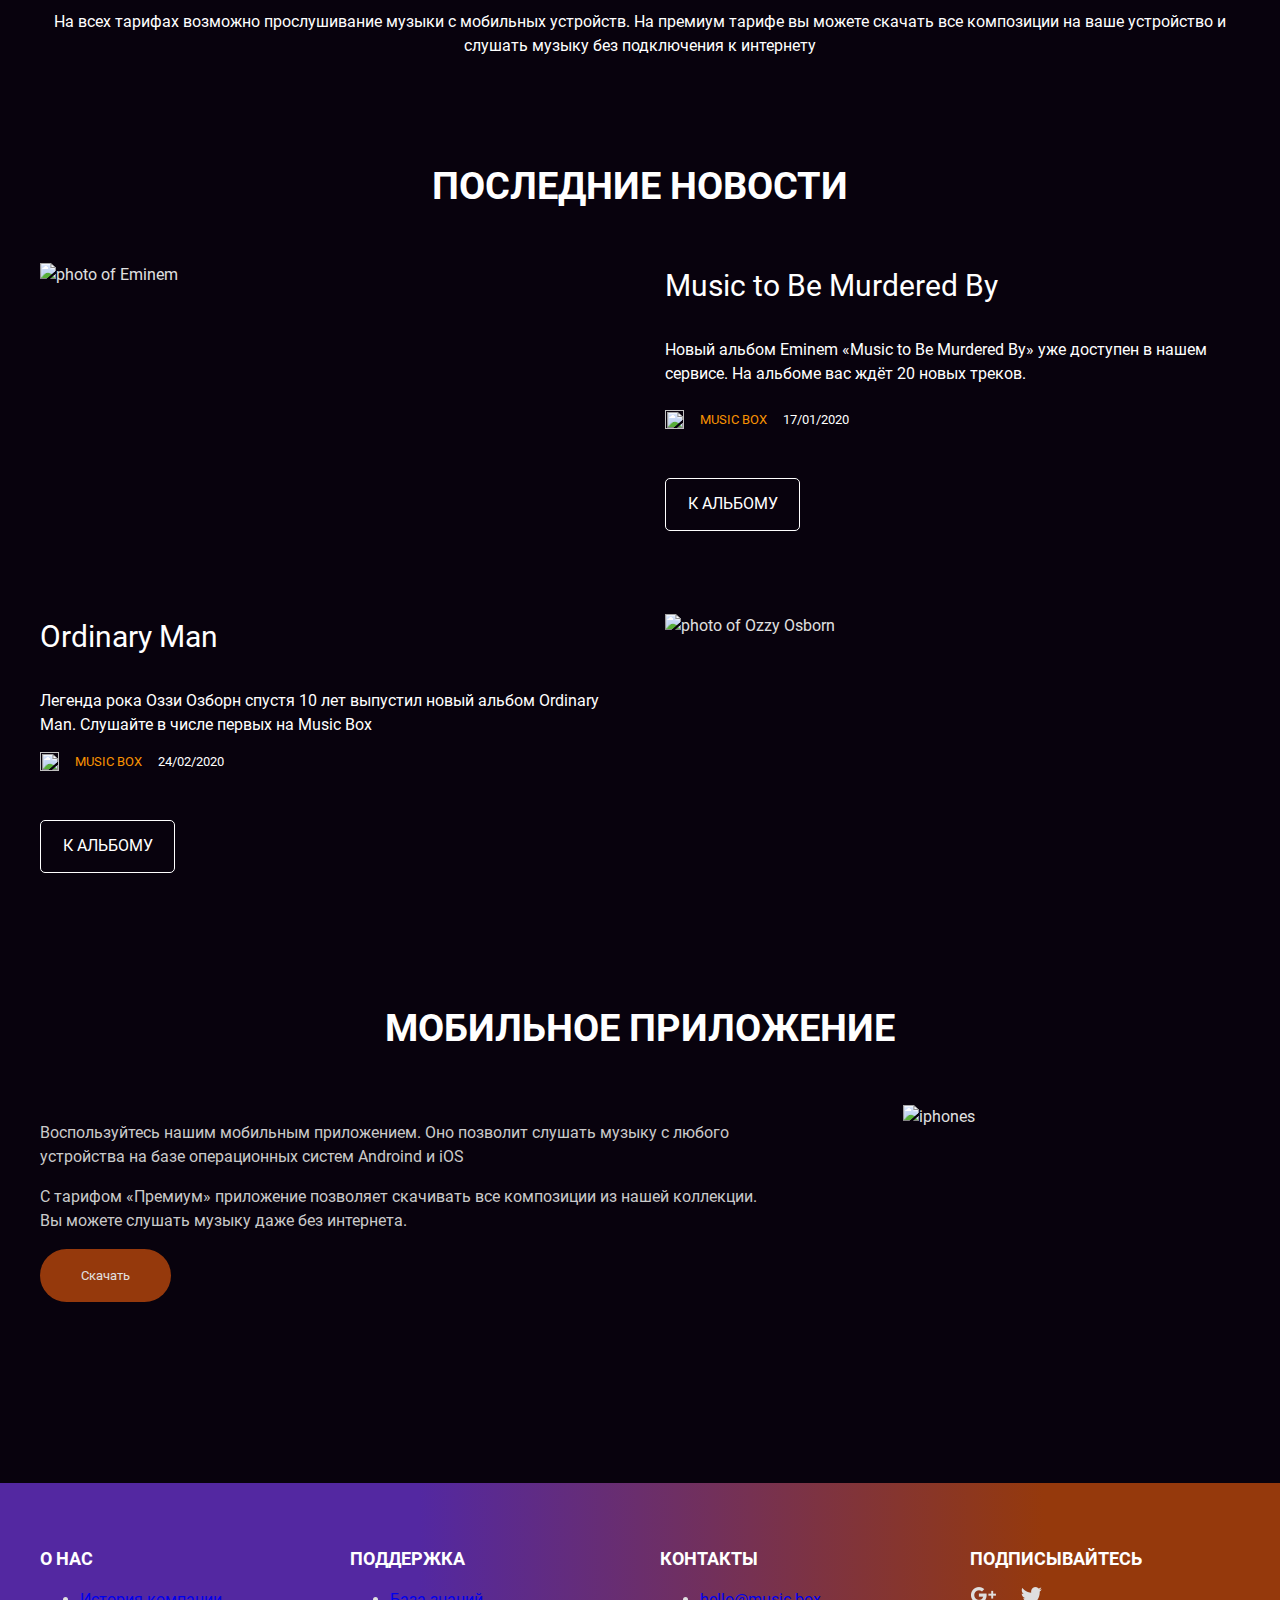
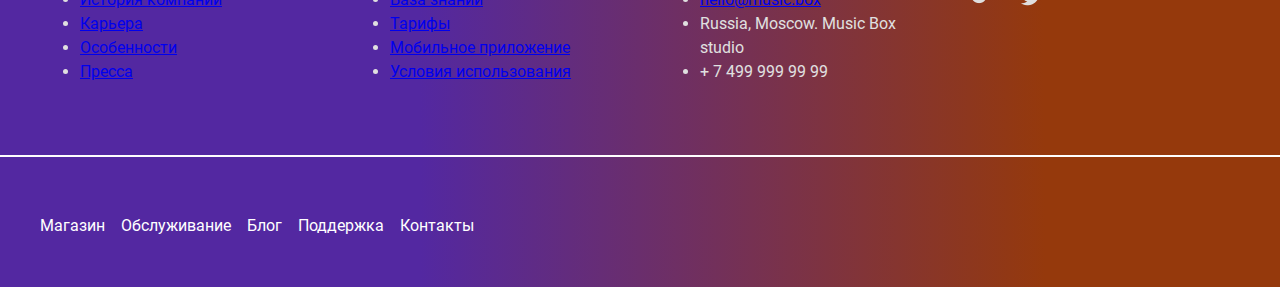
==== commit 44995703: "fix links" ====
--- a/src/index.html
+++ b/src/index.html
@@ -125,28 +125,56 @@
         </div>
     </div>
 
-    <div class="footer bg-gradient">
-        <div class="footer-wrapper" id="footer">
+    <footer class="footer bg-gradient">
+        <div class="footer-wrapper">
             <div class="contacts-wrapper">
                 <div class="menu-contacts">
                     <h4 class="mr-bot15">О нас</h4>
-                    <p>История компании</p>
-                    <p>Карьера</p>
-                    <p>Особенности</p>
-                    <p>Пресса</p>
+                    <ul>
+                        <li>
+                            <a class="footer-link" href="#">История компании</a>
+                        </li>
+                        <li>
+                            <a class="footer-link" href="#">Карьера</a>
+                        </li>
+                        <li>
+                            <a class="footer-link" href="#">Особенности</a>
+                        </li>
+                        <li>
+                            <a class="footer-link" href="#">Пресса</a>
+                        </li>
+                    </ul>
                 </div>
                 <div class="menu-contacts">
                     <h4 class="mr-bot15">Поддержка</h4>
-                    <p>База знаний</p>
-                    <p>Тарифы</p>
-                    <p>Мобильное приложение</p>
-                    <p>Условия использования</p>
+                    <ul>
+                        <li>
+                            <a class="footer-link" href="#">База знаний</a>
+                        </li>
+                        <li>
+                            <a class="footer-link" href="#">Тарифы</a>
+                        </li>
+                        <li>
+                            <a class="footer-link" href="#">Мобильное приложение</a>
+                        </li>
+                        <li>
+                            <a class="footer-link" href="#">Условия использования</a>
+                        </li>
+                    </ul>
                 </div>
                 <div class="menu-contacts">
                     <h4 class="mr-bot15">Контакты</h4>
-                    <p>hello@music.box</p>
-                    <p>Russia, Moscow. Music Box studio</p>
-                    <p>+ 7 499 999 99 99</p>
+                    <ul>
+                        <li>
+                            <a class="footer-link" href="#">hello@music.box</a>
+                        </li>
+                        <li>
+                            <p>Russia, Moscow. Music Box studio</p>
+                        </li>
+                        <li>
+                            <p>+ 7 499 999 99 99</p>
+                        </li>
+                    </ul>
                 </div>
                 <div class="menu-contacts">
                     <h4 class="mr-bot15">Подписывайтесь</h4>
@@ -164,9 +192,7 @@
                 <p>Поддержка</p>
                 <p>Контакты</p>
             </div>
-
         </div>
-
-    </div>
+    </footer>
 </body>
 </html>--- a/src/css/app.css
+++ b/src/css/app.css
@@ -46,6 +46,15 @@
   font-family: Roboto;
   font-size: 24px;
   font-weight: 400;
+  margin: 0;
+  text-transform: uppercase;
+  color: #fff;
+}
+
+h4 {
+  font-family: Roboto;
+  font-size: 18px;
+  font-weight: 700;
   margin: 0;
   text-transform: uppercase;
   color: #fff;
@@ -188,64 +197,64 @@
   text-transform: capitalize;
 }
 
+.nowrap {
+  white-space: nowrap;
+}
+
+.mr-top40 {
+  margin-top: 40px;
+}
+
+.mr-top16 {
+  margin-top: 16px;
+}
+
+.mr-bot100 {
+  margin-bottom: 100px;
+}
+
+.mr-bot65 {
+  margin-bottom: 65px;
+}
+
+.mr-bot64 {
+  margin-bottom: 64px;
+}
+
+.mr-bot48 {
+  margin-bottom: 48px;
+}
+
+.mr-bot30 {
+  margin-bottom: 30px;
+}
+
+.mr-bot24 {
+  margin-bottom: 24px;
+}
+
+.mr-bot15 {
+  margin-bottom: 15px;
+}
+
+.mr-top64 {
+  margin-top: 64px;
+}
+
+.w-1200 {
+  width: 1200px;
+}
+
+.orange {
+  color: #f89202;
+}
+
 .white {
   color: #fff;
 }
 
 .dark-grey {
   color: #cacaca;
-}
-
-.nowrap {
-  white-space: nowrap;
-}
-
-.mr-top40 {
-  margin-top: 40px;
-}
-
-.mr-top16 {
-  margin-top: 16px;
-}
-
-.mr-bot100 {
-  margin-bottom: 100px;
-}
-
-.mr-bot65 {
-  margin-bottom: 65px;
-}
-
-.mr-bot64 {
-  margin-bottom: 64px;
-}
-
-.mr-bot48 {
-  margin-bottom: 48px;
-}
-
-.mr-bot30 {
-  margin-bottom: 30px;
-}
-
-.mr-bot24 {
-  margin-bottom: 24px;
-}
-
-.mr-bot15 {
-  margin-bottom: 15px;
-}
-
-.mr-top64 {
-  margin-top: 64px;
-}
-
-.w-1200 {
-  width: 1200px;
-}
-
-.orange {
-  color: #f89202;
 }
 
 .header {
@@ -704,4 +713,72 @@
   .img-app {
     margin: 0;
   }
+}
+.footer {
+  width: 100%;
+  position: relative;
+  display: -webkit-box;
+  display: -ms-flexbox;
+  display: flex;
+  -webkit-box-pack: center;
+      -ms-flex-pack: center;
+          justify-content: center;
+}
+
+.bg-gradient {
+  background: linear-gradient(89.75deg, #5328a1 32.83%, #95390c 81.56%);
+}
+
+.footer-wrapper {
+  width: 1240px;
+  display: -webkit-box;
+  display: -ms-flexbox;
+  display: flex;
+  -webkit-box-orient: vertical;
+  -webkit-box-direction: normal;
+      -ms-flex-direction: column;
+          flex-direction: column;
+  -webkit-box-sizing: border-box;
+          box-sizing: border-box;
+  padding: 62px 20px 0;
+}
+
+.contacts-wrapper {
+  display: -webkit-box;
+  display: -ms-flexbox;
+  display: flex;
+  gap: 40px;
+  margin-bottom: 72px;
+}
+
+.menu-contacts {
+  width: 270px;
+}
+
+.menu-contacts p {
+  color: #e0e0e0;
+}
+
+.footer-icons-wrapper {
+  display: -webkit-box;
+  display: -ms-flexbox;
+  display: flex;
+  gap: 24px;
+}
+
+.footer-line {
+  width: 100%;
+  height: 2px;
+  position: absolute;
+  top: 272px;
+  left: 0;
+  background-color: #fff;
+}
+
+.low-menu {
+  display: -webkit-box;
+  display: -ms-flexbox;
+  display: flex;
+  gap: 16px;
+  margin: 42px 0 49px;
 }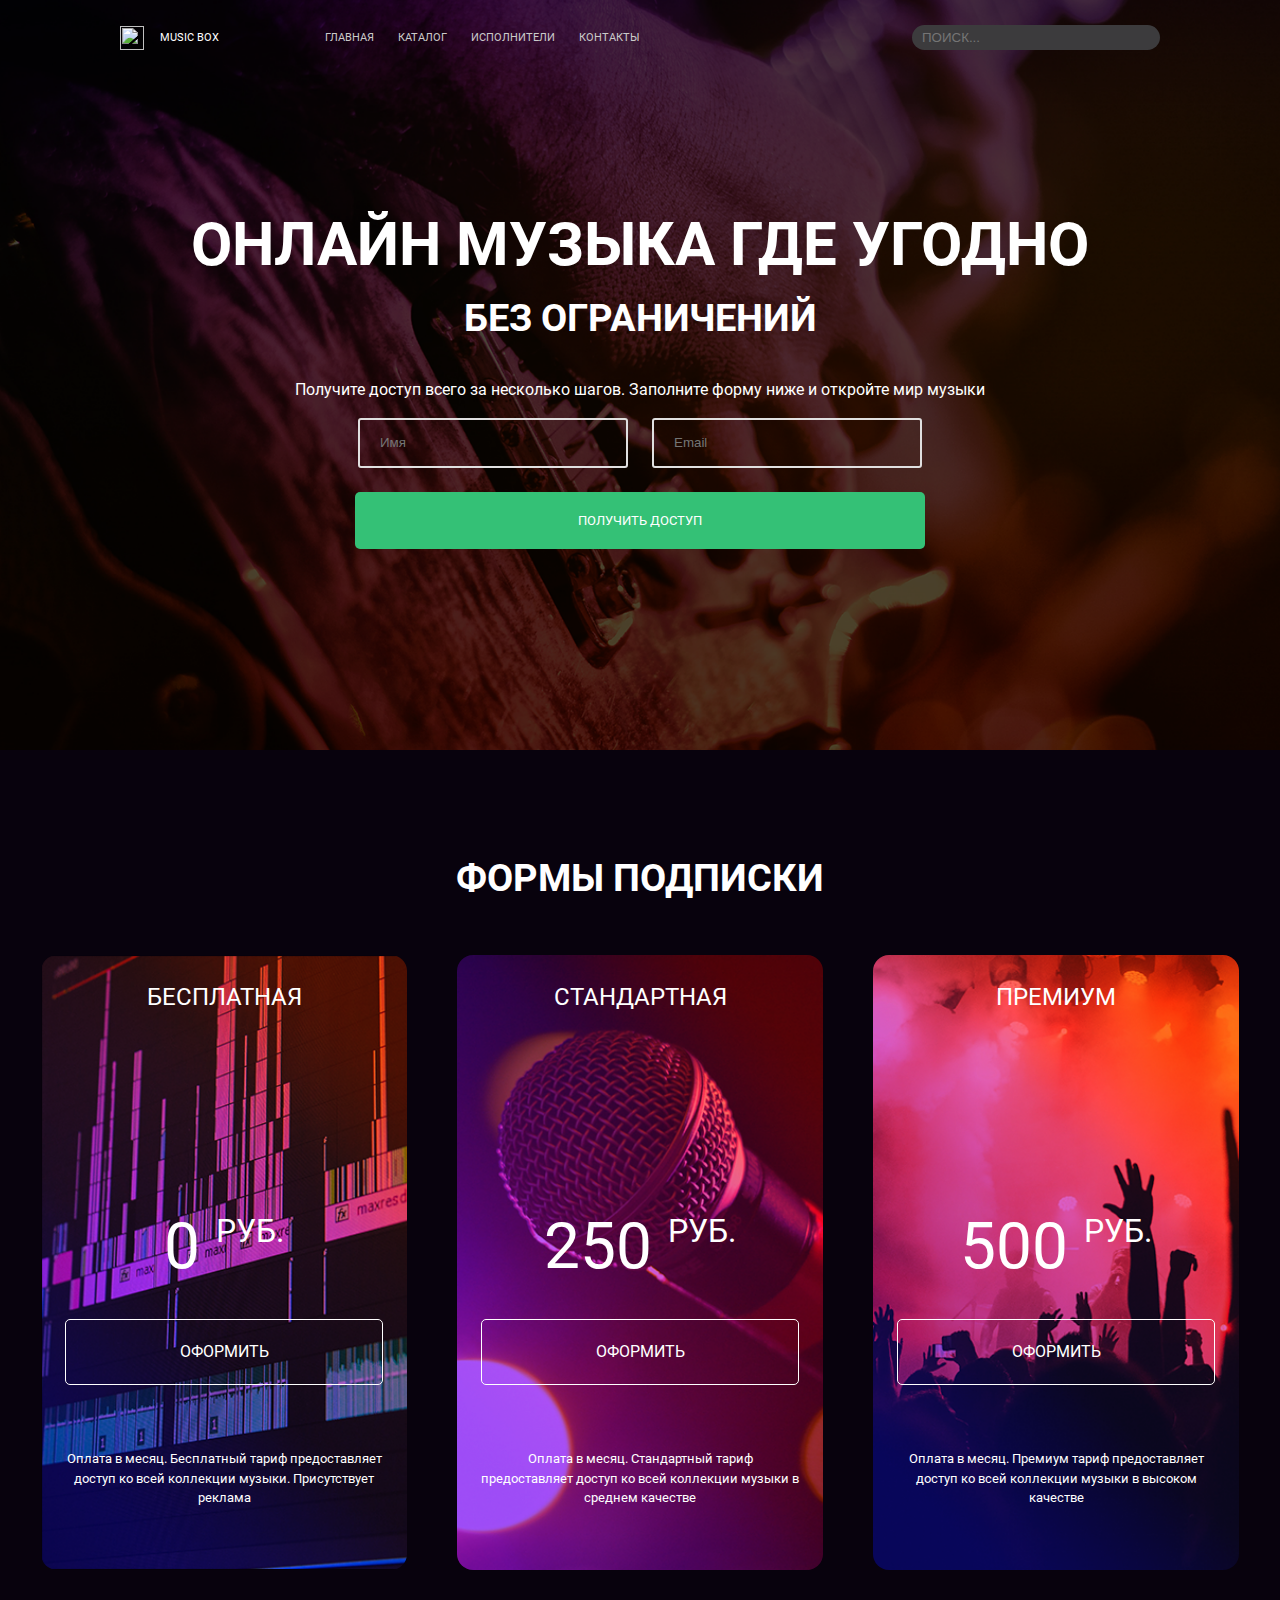
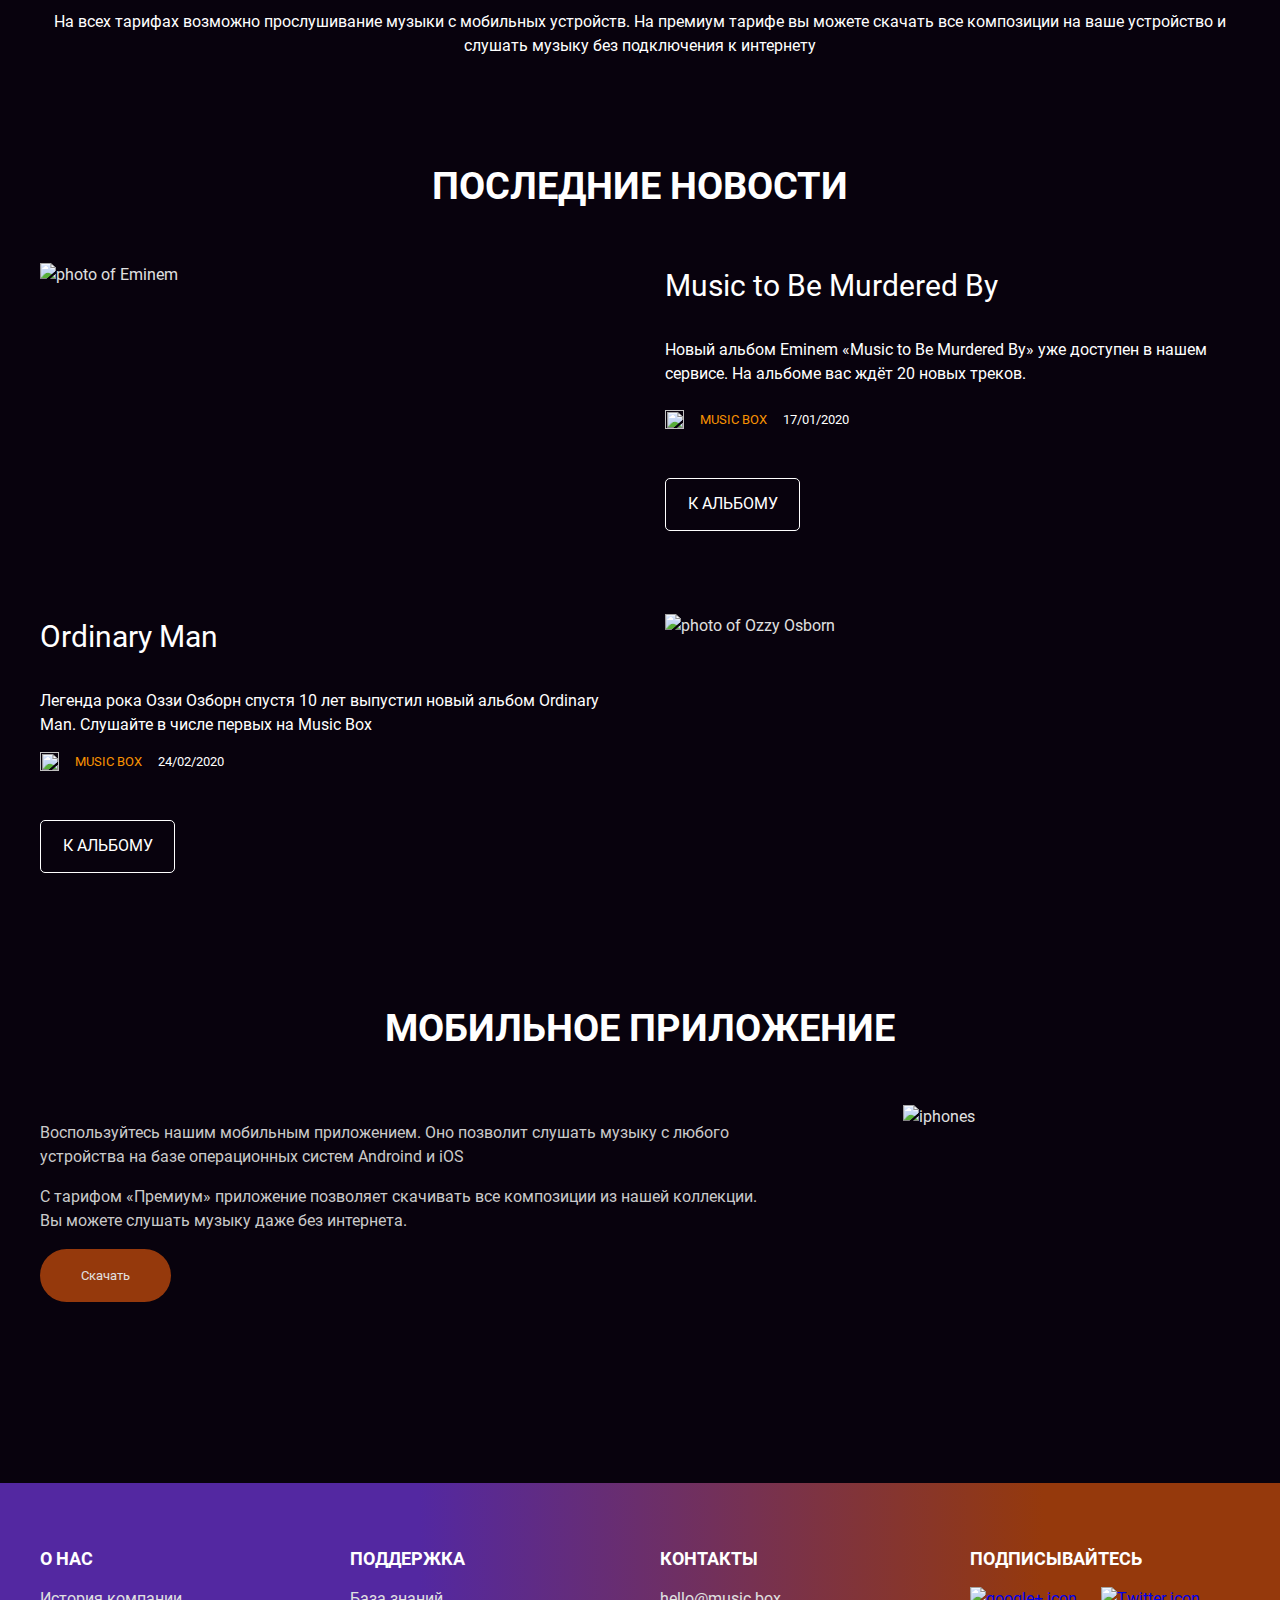
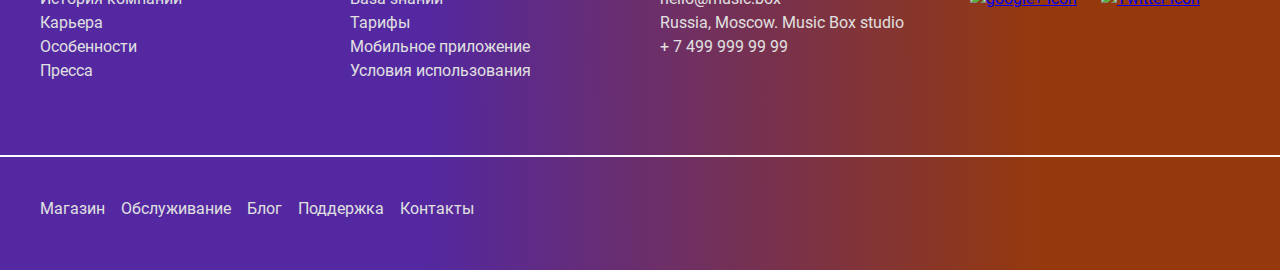
==== commit 4dc619ab: "add mobile footer" ====
--- a/src/index.html
+++ b/src/index.html
@@ -179,8 +179,8 @@
                 <div class="menu-contacts">
                     <h4 class="mr-bot15">Подписывайтесь</h4>
                     <div class="footer-icons-wrapper">
-                        <a href="#"><img src="../src/images/Google+.png" alt="google+ icon"></a>
-                        <a href="#"><img src="../src/images/Twitter.png" alt="Twitter icon"></a>
+                        <a href="#"><img src="../images/Google+.png" alt="google+ icon"></a>
+                        <a href="#"><img src="../images/Twitter.png" alt="Twitter icon"></a>
                     </div>
                 </div>
             </div>
--- a/src/css/app.css
+++ b/src/css/app.css
@@ -781,4 +781,25 @@
   display: flex;
   gap: 16px;
   margin: 42px 0 49px;
+}
+
+.low-menu p {
+  color: #e0e0e0;
+}
+
+ul {
+  padding: 0;
+  margin: 0;
+}
+
+li {
+  height: 24px;
+  list-style-type: none;
+}
+
+.footer-link {
+  font-size: 16px;
+  color: #e0e0e0;
+  text-decoration: none;
+  line-height: 24px;
 }